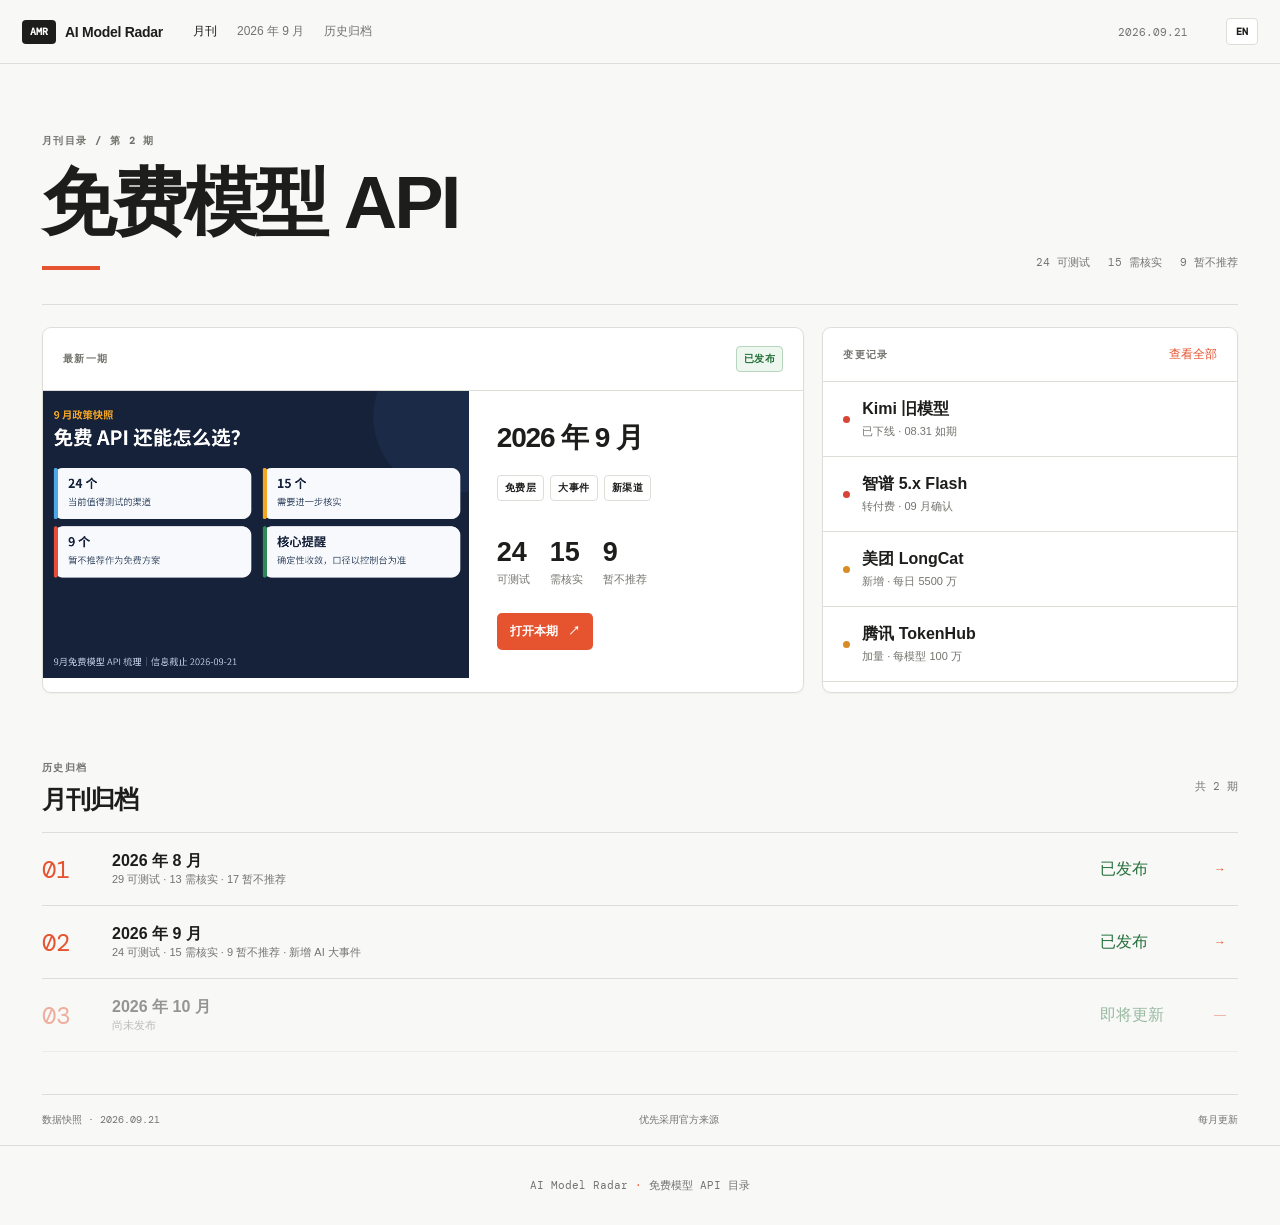
==== index.html @ aac7c0f3 "Verify official sources via headless browser: fix Doubao tiers, restore Baichuan (24/15), add source" ====
<!doctype html><html lang="zh-CN"><head><meta charset="utf-8"><meta name="viewport" content="width=device-width,initial-scale=1"><title>AI Model Radar</title><meta name="description" content="Free AI model API monthly directory"><link rel="stylesheet" href="styles.css"></head><body><header class="site-header"><a class="wordmark" href="index.html"><span class="logo">AMR</span><span>AI Model Radar</span></a><nav class="nav"><a class="active" href="index.html">月刊</a><a href="issues/2026-09.html">2026 年 9 月</a><a href="#archive">历史归档</a></nav><span class="date-chip">2026.09.21</span></header><main class="shell"><section class="masthead"><div><div class="overline">月刊目录 / 第 2 期</div><h1>免费模型 API</h1><div class="rule"></div></div><div class="masthead-meta"><span>24 可测试</span><span>15 需核实</span><span>9 暂不推荐</span></div></section><section class="dashboard-grid"><div class="panel latest-panel"><div class="panel-head"><span class="overline">最新一期</span><span class="badge badge-live">已发布</span></div><div class="latest-layout"><img src="api-svg/2026-09/01-cover.png" alt="September issue cover"><div class="issue-summary"><h2>2026 年 9 月</h2><div class="tag-row"><span class="tag">免费层</span><span class="tag">大事件</span><span class="tag">新渠道</span></div><div class="metric-list"><div><b>24</b><span>可测试</span></div><div><b>15</b><span>需核实</span></div><div><b>9</b><span>暂不推荐</span></div></div><a class="button button-primary" href="issues/2026-09.html">打开本期 <span>↗</span></a></div></div></div><aside class="panel change-panel"><div class="panel-head"><span class="overline">变更记录</span><a class="inline-link" href="issues/2026-09.html#update">查看全部</a></div><div class="change-row"><span class="signal signal-red"></span><div><b>Kimi 旧模型</b><small>已下线 · 08.31 如期</small></div></div><div class="change-row"><span class="signal signal-red"></span><div><b>智谱 5.x Flash</b><small>转付费 · 09 月确认</small></div></div><div class="change-row"><span class="signal signal-amber"></span><div><b>美团 LongCat</b><small>新增 · 每日 5500 万</small></div></div><div class="change-row"><span class="signal signal-amber"></span><div><b>腾讯 TokenHub</b><small>加量 · 每模型 100 万</small></div></div></aside></section><section id="archive" class="archive-section"><div class="section-bar"><div><span class="overline">历史归档</span><h2>月刊归档</h2></div><span class="count-label">共 2 期</span></div><div class="issue-row"><div class="issue-number">01</div><div><b>2026 年 8 月</b><small>29 可测试 · 13 需核实 · 17 暂不推荐</small></div><span class="row-status">已发布</span><a class="row-arrow" href="issues/2026-08.html">→</a></div><div class="issue-row"><div class="issue-number">02</div><div><b>2026 年 9 月</b><small>24 可测试 · 15 需核实 · 9 暂不推荐 · 新增 AI 大事件</small></div><span class="row-status">已发布</span><a class="row-arrow" href="issues/2026-09.html">→</a></div><div class="issue-row issue-disabled"><div class="issue-number">03</div><div><b>2026 年 10 月</b><small>尚未发布</small></div><span class="row-status">即将更新</span><span class="row-arrow">—</span></div></section><section class="footer-strip"><span>数据快照 · 2026.09.21</span><span>优先采用官方来源</span><span>每月更新</span></section></main><footer class="site-footer">AI Model Radar <span>·</span> 免费模型 API 目录</footer><script src="i18n.js"></script></body></html>
---- styles.css ----
@import url('https://fonts.googleapis.com/css2?family=DM+Mono:wght@400;500&family=Manrope:wght@400;600;700;800&display=swap');
:root{--ink:#15223a;--paper:#f6f8fb;--blue:#4ea8e8;--orange:#f5a623;--muted:#7890ad;--line:#dce5ef}*{box-sizing:border-box}body{margin:0;background:var(--paper);color:var(--ink);font-family:Manrope,"Noto Sans SC",sans-serif}a{text-decoration:none;color:inherit}.topbar{height:74px;padding:0 max(28px,calc((100% - 1180px)/2));display:flex;align-items:center;justify-content:space-between;background:#fff;border-bottom:1px solid var(--line);position:sticky;top:0;z-index:2}.brand{display:flex;align-items:center;gap:10px;font-weight:800;font-size:17px}.mark{display:grid;place-items:center;width:38px;height:28px;border-radius:8px;background:var(--ink);color:#fff;font:500 12px 'DM Mono'}.muted{color:var(--muted)}nav{display:flex;gap:28px;font-size:13px;color:var(--muted)}nav a.active,nav a:hover{color:var(--ink)}main{max-width:1180px;margin:auto}.hero{padding:92px 34px 76px;background:var(--ink);color:#fff;border-radius:0 0 28px 28px;position:relative;overflow:hidden}.hero:after{content:"";position:absolute;width:460px;height:460px;border-radius:50%;right:-170px;top:-240px;background:#213554}.eyebrow{font:500 12px 'DM Mono';letter-spacing:.14em;color:var(--orange);position:relative;z-index:1}.hero h1{font-size:clamp(44px,7vw,78px);line-height:1.07;letter-spacing:-.06em;margin:22px 0;position:relative;z-index:1}.hero h1 em{font-style:normal;color:var(--blue)}.hero p{max-width:600px;color:#b8c7dc;font-size:18px;line-height:1.8;position:relative;z-index:1}.hero-actions{display:flex;gap:12px;margin:30px 0 24px;position:relative;z-index:1}.button{padding:13px 20px;border-radius:9px;font-weight:700;font-size:14px}.primary{background:var(--orange);color:var(--ink)}.ghost{border:1px solid #58708f;color:#fff}.hero-note{color:#91a6c1;font:12px 'DM Mono';position:relative;z-index:1}.latest,.change,.archive,.about{padding:74px 34px 0}.section-head{display:flex;align-items:end;justify-content:space-between;margin-bottom:24px}.section-head h2{font-size:30px;margin:9px 0 0;letter-spacing:-.04em}.status{background:#e3f4eb;color:#248251;padding:7px 11px;border-radius:20px;font-size:12px}.issue-grid{display:grid;grid-template-columns:1fr 300px;gap:20px}.feature{background:#fff;border:1px solid var(--line);border-radius:18px;overflow:hidden}.feature img{width:100%;display:block}.feature-copy{padding:20px 24px 24px}.tags{display:flex;gap:8px;margin-bottom:12px}.tags span{font-size:11px;padding:5px 8px;border-radius:5px;background:#edf5fb;color:#2872a5}.feature p,.about p{color:#58708f;line-height:1.8}.text-link{font-size:13px;color:#227bb5;font-weight:700}.quick{background:var(--ink);color:#fff;border-radius:18px;padding:24px}.quick h3{margin:0 0 18px;font-size:18px}.stat{display:flex;align-items:baseline;gap:10px;padding:13px 0;border-bottom:1px solid #314462}.stat strong{font-size:34px;color:var(--blue)}.stat span{font-size:13px;color:#b8c7dc}.quick-foot{margin-top:22px;color:#9fb1c8;font-size:12px;line-height:1.8}.change{padding-top:72px}.change-grid{display:grid;grid-template-columns:repeat(3,1fr);gap:16px}.change-grid div{padding:22px;background:#fff;border:1px solid var(--line);border-radius:14px;position:relative}.change-grid b,.change-grid span,.change-grid small{display:block}.change-grid b{font-size:17px}.change-grid span{color:#d26f32;margin-top:8px}.change-grid small{color:var(--muted);font:12px 'DM Mono';margin-top:18px}.archive-card{display:grid;grid-template-columns:72px 1fr auto;align-items:center;gap:20px;background:#fff;border:1px solid var(--line);padding:20px 24px;margin:12px 0;border-radius:14px}.archive-card.future{opacity:.55}.month{font:500 30px 'DM Mono';color:var(--blue)}.archive-title{font-weight:700}.archive-card p{margin:7px 0 0;color:var(--muted);font-size:13px}.about{display:grid;grid-template-columns:1fr 1fr;gap:60px;padding-bottom:86px}.about p{margin:0}footer{padding:30px 34px;text-align:center;color:var(--muted);font:12px 'DM Mono';border-top:1px solid var(--line)}footer span{color:var(--orange)}@media(max-width:700px){.topbar{padding:0 18px}nav{gap:12px}.hero{padding:62px 22px 52px;border-radius:0 0 20px 20px}.latest,.change,.archive,.about{padding-left:20px;padding-right:20px}.issue-grid,.about{grid-template-columns:1fr}.change-grid{grid-template-columns:1fr}.section-head{align-items:start;gap:12px;flex-direction:column}.archive-card{grid-template-columns:48px 1fr}.archive-card>.text-link,.archive-card>.muted{grid-column:2}.hero h1{font-size:48px}}
:root{--issue-shadow:0 12px 28px rgba(21,34,58,.06)}
.issue-page{max-width:900px;margin:40px auto 80px;padding:0 34px}.issue-hero{background:var(--ink);color:#fff;border-radius:20px;padding:54px 48px;margin-bottom:28px}.issue-hero h1{font-size:clamp(38px,6vw,64px);line-height:1.1;letter-spacing:-.05em;margin:18px 0}.issue-hero p{color:#c1cfe0;font-size:18px;line-height:1.8;max-width:680px}.issue-meta{color:#8fa6c1;font:12px 'DM Mono';margin-top:28px}.article-section{background:#fff;border:1px solid var(--line);border-radius:18px;padding:32px 36px;margin:20px 0;box-shadow:var(--issue-shadow)}.article-section h2{font-size:28px;letter-spacing:-.04em;margin:10px 0 14px}.article-section p{color:#58708f;line-height:1.9}.update-grid,.platform-grid{display:grid;grid-template-columns:repeat(3,1fr);gap:14px;margin-top:22px}.update-card,.platform-grid>div{padding:20px;background:#f7f9fc;border:1px solid var(--line);border-radius:13px}.update-card b,.update-card strong{display:block}.update-card strong{margin-top:10px;font-size:17px}.update-card p{font-size:13px;line-height:1.7}.update-card span{font-size:12px;color:#d26f32}.update-card.hot{border-top:4px solid var(--orange)}.table-wrap{overflow-x:auto}.table-wrap table{width:100%;border-collapse:collapse;font-size:13px;color:#40516a}.table-wrap th{text-align:left;background:#eef4f9;color:var(--ink)}.table-wrap th,.table-wrap td{padding:12px;border-bottom:1px solid var(--line);vertical-align:top}.article-image{display:block;width:100%;border-radius:12px;margin-top:20px}.platform-grid{grid-template-columns:repeat(2,1fr)}.platform-grid h3{margin:0;color:var(--ink);font-size:17px}.platform-grid p{font-size:13px;line-height:1.7;margin-bottom:0}.warning{border-left:5px solid var(--orange)}.warning li{color:#40516a;line-height:2;margin:4px 0}.conclusion{background:#eef7fc;border-color:#c9e5f5}.conclusion h2{color:#1d6c99}@media(max-width:700px){.issue-page{padding:0 18px}.issue-hero{padding:34px 24px}.article-section{padding:24px 20px}.update-grid,.platform-grid{grid-template-columns:1fr}.issue-hero h1{font-size:42px}.table-wrap{margin:0 -8px}}
:root{--issue-shadow:0 12px 28px rgba(21,34,58,.06)}.directory-grid{display:grid;grid-template-columns:repeat(2,1fr);gap:12px;margin-top:22px}.platform-card{padding:18px;background:#f7f9fc;border:1px solid var(--line);border-radius:13px}.platform-card b,.platform-card span,.platform-card code,.platform-card small{display:block}.platform-card b{font-size:16px;color:var(--ink)}.platform-card span{font-size:11px;color:#227bb5;margin-top:7px}.platform-card code{font:12px 'DM Mono';line-height:1.6;color:#536a83;margin-top:11px;white-space:normal}.platform-card small{font-size:12px;color:#7890ad;margin-top:9px;line-height:1.5}@media(max-width:700px){.directory-grid{grid-template-columns:1fr}}
:root{--background:#f8f8f7;--foreground:#1d1d1b;--card:#fff;--card-foreground:#1d1d1b;--primary:#e6532f;--primary-foreground:#fff;--muted:#f0f0ee;--muted-foreground:#73736e;--border:#deded9;--ring:#e6532f;--radius:.55rem;--shadow:0 1px 2px rgba(25,25,20,.04)}body{background:var(--background);color:var(--foreground);font-family:Inter,"Noto Sans SC",Arial,sans-serif}.site-header{height:64px;padding:0 max(22px,calc((100% - 1240px)/2));display:flex;align-items:center;gap:30px;border-bottom:1px solid var(--border);background:rgba(248,248,247,.96);position:sticky;top:0;z-index:3}.wordmark{display:flex;align-items:center;gap:9px;font-size:14px;font-weight:700;letter-spacing:-.02em}.logo{display:grid;place-items:center;width:34px;height:24px;background:var(--foreground);color:#fff;border-radius:4px;font:600 10px 'DM Mono'}.nav{display:flex;gap:20px;font-size:12px;color:var(--muted-foreground)}.nav a.active,.nav a:hover{color:var(--foreground)}.date-chip{margin-left:auto;font:11px 'DM Mono';color:var(--muted-foreground)}.shell{max-width:1240px;margin:auto;padding:0 22px}.masthead{display:flex;justify-content:space-between;align-items:end;padding:70px 0 34px;border-bottom:1px solid var(--border)}.overline{font:600 10px 'DM Mono';letter-spacing:.14em;color:var(--muted-foreground)}h1,h2,h3{letter-spacing:-.04em}h1{font-size:clamp(42px,6vw,74px);line-height:1;margin:18px 0 0;font-weight:750}.rule{width:58px;border-top:4px solid var(--primary);margin-top:26px}.masthead-meta{display:flex;gap:18px;font:11px 'DM Mono';color:var(--muted-foreground)}.dashboard-grid{display:grid;grid-template-columns:1.65fr .9fr;gap:18px;padding:22px 0}.panel{background:var(--card);border:1px solid var(--border);border-radius:var(--radius);box-shadow:var(--shadow)}.panel-head,.section-bar{display:flex;justify-content:space-between;align-items:center;padding:18px 20px;border-bottom:1px solid var(--border)}.latest-layout{display:grid;grid-template-columns:1.12fr .88fr}.latest-layout img{width:100%;height:100%;object-fit:cover;display:block}.issue-summary{padding:28px}.issue-summary h2{font-size:28px;margin:0 0 18px}.tag-row{display:flex;gap:6px;flex-wrap:wrap}.tag,.badge{font:600 10px 'DM Mono';letter-spacing:.05em;padding:5px 7px;border:1px solid var(--border);border-radius:4px}.badge-live{border-color:#b8d5be;color:#26713b;background:#edf7ef}.metric-list{display:flex;gap:20px;margin:36px 0 26px}.metric-list div{display:grid;gap:4px}.metric-list b{font-size:27px}.metric-list span,.change-row small,.issue-row small{font-size:11px;color:var(--muted-foreground)}.button{display:inline-flex;align-items:center;gap:10px;padding:10px 13px;border-radius:5px;font-size:12px;font-weight:700}.button-primary{background:var(--primary);color:#fff}.change-panel{padding-bottom:10px}.change-row{display:flex;align-items:center;gap:12px;padding:17px 20px;border-bottom:1px solid var(--border)}.change-row b,.change-row small{display:block}.change-row small{margin-top:4px}.signal{width:7px;height:7px;border-radius:50%;flex:0 0 auto}.signal-red{background:#d64535}.signal-amber{background:#d98b25}.signal-gray{background:#999}.inline-link,.row-arrow{color:var(--primary);font-size:12px}.archive-section{padding:42px 0}.section-bar{padding:0 0 16px;border-bottom:1px solid var(--border);background:transparent}.section-bar h2{margin:8px 0 0;font-size:25px}.count-label{font:11px 'DM Mono';color:var(--muted-foreground)}.issue-row{display:grid;grid-template-columns:56px 1fr 100px 24px;align-items:center;gap:14px;padding:18px 0;border-bottom:1px solid var(--border)}.issue-number{font:24px 'DM Mono';color:var(--primary)}.issue-row b,.issue-row small{display:block}.row-status{font:11px;color:#26713b}.issue-disabled{opacity:.45}.footer-strip{display:flex;justify-content:space-between;padding:18px 0;border-top:1px solid var(--border);font:10px 'DM Mono';color:var(--muted-foreground)}.site-footer{text-align:center;padding:32px;color:var(--muted-foreground);font:11px 'DM Mono';border-top:1px solid var(--border)}.site-footer span{color:var(--primary)}.issue-shell{max-width:1180px}.issue-titlebar{display:flex;justify-content:space-between;align-items:end;padding:62px 0 28px;border-bottom:1px solid var(--border)}.issue-titlebar h1{font-size:clamp(40px,5vw,64px)}.title-stats{display:flex;gap:18px;font:11px 'DM Mono';color:var(--muted-foreground)}.title-stats b{color:var(--foreground);font-size:17px;margin-right:4px}.issue-nav{display:flex;gap:4px;padding:12px 0;border-bottom:1px solid var(--border)}.issue-nav a{padding:8px 10px;border-radius:4px;font-size:12px;color:var(--muted-foreground)}.issue-nav a.selected,.issue-nav a:hover{background:var(--foreground);color:#fff}.section-block{padding:38px 0;border-bottom:1px solid var(--border)}.section-block h2{font-size:27px;margin:9px 0 20px}.update-table,.directory-table{border-top:1px solid var(--border)}.update-line,.directory-line,.directory-head{display:grid;grid-template-columns:10px 1.1fr 1.25fr 1.2fr 1.3fr;gap:14px;align-items:center;padding:15px 0;border-bottom:1px solid var(--border);font-size:12px}.update-line small{grid-column:2/6;color:var(--muted-foreground);font-size:11px}.update-line code,.directory-line code{font:11px 'DM Mono';color:#8d4a33;white-space:normal}.update-line>span:last-of-type,.directory-line small{color:var(--muted-foreground)}.directory-head{font:600 10px 'DM Mono';color:var(--muted-foreground);grid-template-columns:1.1fr 1.25fr 1.2fr 1.3fr;padding:10px 0}.directory-line{grid-template-columns:1.1fr 1.25fr 1.2fr 1.3fr}.directory-line b{font-size:13px}.visual-grid{display:grid;grid-template-columns:1fr 1fr;gap:16px}.visual-grid img{width:100%;display:block;border:1px solid var(--border);border-radius:var(--radius)}.risk-grid{display:grid;grid-template-columns:1fr 1fr;gap:18px}.risk-grid>div{border-top:3px solid var(--border);padding-top:14px}.risk-grid p{font-size:13px;line-height:1.8}.risk-label{font:600 10px 'DM Mono';letter-spacing:.08em}.risk-yellow{color:#a96617}.risk-red{color:#b83b2d}.safety-grid{display:grid;grid-template-columns:repeat(4,1fr);gap:12px}.safety-grid span{padding:15px 0;border-top:2px solid var(--foreground);font-size:12px;line-height:1.5}.issue-shell .article-image{max-width:100%;border:1px solid var(--border);border-radius:var(--radius)}
@media(max-width:760px){.site-header{padding:0 16px;gap:14px}.nav{gap:10px}.date-chip{display:none}.masthead,.issue-titlebar{display:block;padding-top:48px}.masthead-meta,.title-stats{margin-top:24px;gap:12px}.dashboard-grid,.latest-layout,.visual-grid,.risk-grid{grid-template-columns:1fr}.change-panel{margin-top:0}.footer-strip{display:grid;gap:8px}.directory-head{display:none}.directory-line{display:grid;grid-template-columns:1fr 1fr;gap:7px}.directory-line code,.directory-line small{grid-column:1/3}.update-line{grid-template-columns:10px 1fr 1fr}.update-line code{grid-column:2/4}.update-line>span:last-of-type{grid-column:2/4}.update-line small{grid-column:2/4}.safety-grid{grid-template-columns:1fr 1fr}.issue-nav{overflow:auto;white-space:nowrap}}
:root{--issue-shadow:0 12px 28px rgba(21,34,58,.06)}.featured-grid{display:grid;grid-template-columns:repeat(2,1fr);gap:0;border-top:1px solid var(--border)}.featured-grid div{padding:15px 0;border-bottom:1px solid var(--border);display:grid;gap:5px}.featured-grid div:nth-child(odd){margin-right:18px}.featured-grid div:nth-child(even){padding-left:18px;border-left:1px solid var(--border)}.featured-grid b{font-size:13px}.featured-grid span{font-size:11px;color:var(--muted-foreground)}.special-row{margin-top:16px;padding:12px;background:var(--muted);font-size:11px;color:var(--muted-foreground)}.special-row b{color:var(--foreground)}@media(max-width:760px){.featured-grid{grid-template-columns:1fr}.featured-grid div:nth-child(odd){margin-right:0}.featured-grid div:nth-child(even){padding-left:0;border-left:0}}
:root{--issue-shadow:0 12px 28px rgba(21,34,58,.06)}.lang-toggle{margin-left:8px;border:1px solid var(--border);background:var(--card);color:var(--foreground);border-radius:4px;padding:6px 9px;font:600 10px 'DM Mono';cursor:pointer}.lang-toggle:hover{border-color:var(--primary);color:var(--primary)}

/* ===== v2 issue layout: grouped cards + labeled fields + timeline ===== */
.issue-shell{max-width:1080px}
.amr-hero{padding:54px 0 30px;border-bottom:1px solid var(--border)}
.amr-hero h1{font-size:clamp(34px,4.6vw,52px);margin:14px 0 8px}
.amr-hero-lead{font-size:14.5px;line-height:1.75;color:var(--muted-foreground);max-width:780px;margin:0 0 24px}
.amr-stats{display:grid;grid-template-columns:repeat(4,1fr);gap:12px}
.amr-stat{background:var(--card);border:1px solid var(--border);border-radius:10px;padding:15px 18px;display:grid;gap:3px}
.amr-stat b{font-size:29px;letter-spacing:-.03em}
.amr-stat span{font-size:11.5px;color:var(--muted-foreground)}
.amr-stat.ok b{color:#26713b}.amr-stat.warn b{color:#a96617}.amr-stat.bad b{color:#b83b2d}
.amr-jump{display:flex;gap:8px;flex-wrap:wrap;padding:20px 0 0}
.amr-jump a{font-size:12px;font-weight:600;padding:8px 14px;border:1px solid var(--border);border-radius:99px;color:var(--muted-foreground)}
.amr-jump a:hover{border-color:var(--foreground);color:var(--foreground)}
.amr-section{padding:46px 0 6px}
.amr-sec-head{display:flex;align-items:baseline;gap:14px;margin-bottom:6px}
.amr-sec-head h2{font-size:24px;margin:0}
.amr-sec-head .count-label{margin-left:auto}
.amr-sec-sub{font-size:13px;color:var(--muted-foreground);margin:0 0 16px;line-height:1.7}
.amr-group{margin:28px 0 12px;display:flex;align-items:center;gap:10px}
.amr-group i{width:10px;height:10px;border-radius:3px;flex:0 0 auto}
.amr-group b{font-size:15px}
.amr-group span{font:11px 'DM Mono';color:var(--muted-foreground)}
.g-free i{background:#26713b}.g-roll i{background:#227bb5}.g-credit i{background:#d98b25}.g-agg i{background:#7a5af8}
.amr-cards{display:grid;grid-template-columns:repeat(2,1fr);gap:12px}
.amr-card{background:var(--card);border:1px solid var(--border);border-radius:10px;padding:16px 18px 13px;display:flex;flex-direction:column;gap:9px}
.amr-card-top{display:flex;align-items:center;gap:9px}
.amr-dot{width:8px;height:8px;border-radius:50%;flex:0 0 auto}
.dot-green{background:#26713b}.dot-blue{background:#227bb5}.dot-amber{background:#d98b25}.dot-violet{background:#7a5af8}.dot-red{background:#d64535}.dot-gray{background:#999}
.amr-card-top b{font-size:15px;letter-spacing:-.02em}
.amr-way{margin-left:auto;font:600 10px 'DM Mono';letter-spacing:.04em;color:var(--muted-foreground);border:1px solid var(--border);border-radius:4px;padding:4px 7px;white-space:nowrap}
.amr-free{font-size:13.5px;line-height:1.6;color:var(--foreground)}
.amr-chips{display:flex;flex-wrap:wrap;gap:5px}
.amr-chips code{font:11px 'DM Mono';background:var(--muted);border-radius:4px;padding:4px 7px;color:#5d4a3f;white-space:nowrap}
.amr-meta{display:flex;flex-wrap:wrap;gap:5px 16px;border-top:1px dashed var(--border);padding-top:9px;margin-top:auto}
.amr-meta span{font-size:11.5px;color:var(--muted-foreground)}
.amr-meta b{font-weight:600;color:var(--foreground)}
.tl{display:grid;grid-template-columns:repeat(2,1fr);gap:12px 26px}
.tl-item{display:grid;grid-template-columns:46px 13px 1fr;gap:9px;align-items:start}
.tl-date{font:600 11px 'DM Mono';color:var(--muted-foreground);padding-top:4px;text-align:right}
.tl-rail{display:grid;justify-items:center}
.tl-rail i{width:9px;height:9px;border-radius:50%;margin-top:4px}
.tl-body b{font-size:13.5px;display:block;line-height:1.5}
.tl-body b code{font:11px 'DM Mono';color:#8d4a33;background:none;padding:0}
.tl-body span{font-size:12.5px;color:var(--muted-foreground);display:block;margin-top:2px;line-height:1.6}
.amr-risk{display:grid;grid-template-columns:1fr 1fr;gap:14px}
.amr-risk-card{border:1px solid var(--border);border-top:3px solid;border-radius:10px;background:var(--card);padding:18px}
.amr-risk-card.warn{border-top-color:#d98b25}.amr-risk-card.bad{border-top-color:#d64535}
.amr-risk-card h3{margin:0 0 4px;font-size:14px}
.amr-risk-card p{font-size:12px;color:var(--muted-foreground);margin:0 0 12px;line-height:1.6}
.amr-tags{display:flex;flex-wrap:wrap;gap:6px}
.amr-tags span{font-size:11.5px;border:1px solid var(--border);border-radius:99px;padding:4px 10px}
.amr-safety{display:grid;grid-template-columns:repeat(4,1fr);gap:12px}
.amr-safety div{border-top:2px solid var(--foreground);padding-top:12px;font-size:12.5px;line-height:1.6}
.amr-safety b{display:block;font:600 10px 'DM Mono';color:var(--muted-foreground);letter-spacing:.1em;margin-bottom:5px}
.amr-visual{display:grid;grid-template-columns:1fr 1fr;gap:14px}
.amr-visual img{width:100%;display:block;border:1px solid var(--border);border-radius:10px}
@media(max-width:820px){.amr-cards,.tl,.amr-risk,.amr-visual{grid-template-columns:1fr}.amr-stats{grid-template-columns:1fr 1fr}.amr-safety{grid-template-columns:1fr 1fr}.amr-way{display:none}.amr-section{padding-top:34px}}
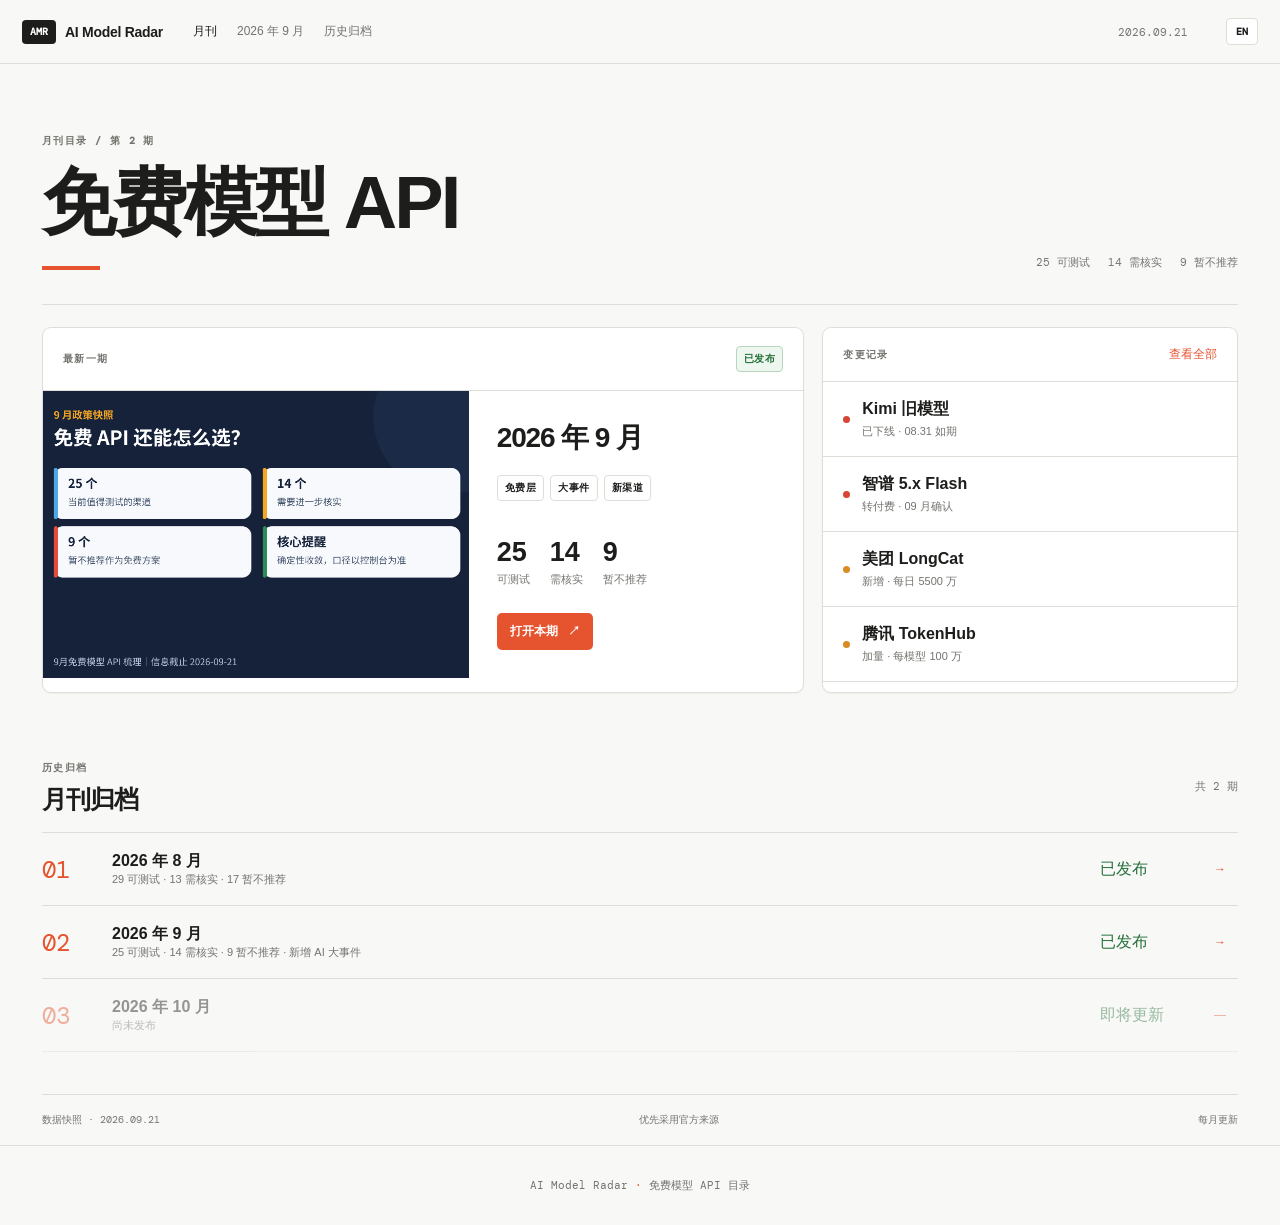
==== commit 500bd468: "Restore Kimi to verified list (reader confirmed ¥15 credit on login page): 25/14/9" ====
--- a/index.html
+++ b/index.html
@@ -1 +1 @@
-<!doctype html><html lang="zh-CN"><head><meta charset="utf-8"><meta name="viewport" content="width=device-width,initial-scale=1"><title>AI Model Radar</title><meta name="description" content="Free AI model API monthly directory"><link rel="stylesheet" href="styles.css"></head><body><header class="site-header"><a class="wordmark" href="index.html"><span class="logo">AMR</span><span>AI Model Radar</span></a><nav class="nav"><a class="active" href="index.html">月刊</a><a href="issues/2026-09.html">2026 年 9 月</a><a href="#archive">历史归档</a></nav><span class="date-chip">2026.09.21</span></header><main class="shell"><section class="masthead"><div><div class="overline">月刊目录 / 第 2 期</div><h1>免费模型 API</h1><div class="rule"></div></div><div class="masthead-meta"><span>24 可测试</span><span>15 需核实</span><span>9 暂不推荐</span></div></section><section class="dashboard-grid"><div class="panel latest-panel"><div class="panel-head"><span class="overline">最新一期</span><span class="badge badge-live">已发布</span></div><div class="latest-layout"><img src="api-svg/2026-09/01-cover.png" alt="September issue cover"><div class="issue-summary"><h2>2026 年 9 月</h2><div class="tag-row"><span class="tag">免费层</span><span class="tag">大事件</span><span class="tag">新渠道</span></div><div class="metric-list"><div><b>24</b><span>可测试</span></div><div><b>15</b><span>需核实</span></div><div><b>9</b><span>暂不推荐</span></div></div><a class="button button-primary" href="issues/2026-09.html">打开本期 <span>↗</span></a></div></div></div><aside class="panel change-panel"><div class="panel-head"><span class="overline">变更记录</span><a class="inline-link" href="issues/2026-09.html#update">查看全部</a></div><div class="change-row"><span class="signal signal-red"></span><div><b>Kimi 旧模型</b><small>已下线 · 08.31 如期</small></div></div><div class="change-row"><span class="signal signal-red"></span><div><b>智谱 5.x Flash</b><small>转付费 · 09 月确认</small></div></div><div class="change-row"><span class="signal signal-amber"></span><div><b>美团 LongCat</b><small>新增 · 每日 5500 万</small></div></div><div class="change-row"><span class="signal signal-amber"></span><div><b>腾讯 TokenHub</b><small>加量 · 每模型 100 万</small></div></div></aside></section><section id="archive" class="archive-section"><div class="section-bar"><div><span class="overline">历史归档</span><h2>月刊归档</h2></div><span class="count-label">共 2 期</span></div><div class="issue-row"><div class="issue-number">01</div><div><b>2026 年 8 月</b><small>29 可测试 · 13 需核实 · 17 暂不推荐</small></div><span class="row-status">已发布</span><a class="row-arrow" href="issues/2026-08.html">→</a></div><div class="issue-row"><div class="issue-number">02</div><div><b>2026 年 9 月</b><small>24 可测试 · 15 需核实 · 9 暂不推荐 · 新增 AI 大事件</small></div><span class="row-status">已发布</span><a class="row-arrow" href="issues/2026-09.html">→</a></div><div class="issue-row issue-disabled"><div class="issue-number">03</div><div><b>2026 年 10 月</b><small>尚未发布</small></div><span class="row-status">即将更新</span><span class="row-arrow">—</span></div></section><section class="footer-strip"><span>数据快照 · 2026.09.21</span><span>优先采用官方来源</span><span>每月更新</span></section></main><footer class="site-footer">AI Model Radar <span>·</span> 免费模型 API 目录</footer><script src="i18n.js"></script></body></html>
+<!doctype html><html lang="zh-CN"><head><meta charset="utf-8"><meta name="viewport" content="width=device-width,initial-scale=1"><title>AI Model Radar</title><meta name="description" content="Free AI model API monthly directory"><link rel="stylesheet" href="styles.css"></head><body><header class="site-header"><a class="wordmark" href="index.html"><span class="logo">AMR</span><span>AI Model Radar</span></a><nav class="nav"><a class="active" href="index.html">月刊</a><a href="issues/2026-09.html">2026 年 9 月</a><a href="#archive">历史归档</a></nav><span class="date-chip">2026.09.21</span></header><main class="shell"><section class="masthead"><div><div class="overline">月刊目录 / 第 2 期</div><h1>免费模型 API</h1><div class="rule"></div></div><div class="masthead-meta"><span>25 可测试</span><span>14 需核实</span><span>9 暂不推荐</span></div></section><section class="dashboard-grid"><div class="panel latest-panel"><div class="panel-head"><span class="overline">最新一期</span><span class="badge badge-live">已发布</span></div><div class="latest-layout"><img src="api-svg/2026-09/01-cover.png" alt="September issue cover"><div class="issue-summary"><h2>2026 年 9 月</h2><div class="tag-row"><span class="tag">免费层</span><span class="tag">大事件</span><span class="tag">新渠道</span></div><div class="metric-list"><div><b>25</b><span>可测试</span></div><div><b>14</b><span>需核实</span></div><div><b>9</b><span>暂不推荐</span></div></div><a class="button button-primary" href="issues/2026-09.html">打开本期 <span>↗</span></a></div></div></div><aside class="panel change-panel"><div class="panel-head"><span class="overline">变更记录</span><a class="inline-link" href="issues/2026-09.html#update">查看全部</a></div><div class="change-row"><span class="signal signal-red"></span><div><b>Kimi 旧模型</b><small>已下线 · 08.31 如期</small></div></div><div class="change-row"><span class="signal signal-red"></span><div><b>智谱 5.x Flash</b><small>转付费 · 09 月确认</small></div></div><div class="change-row"><span class="signal signal-amber"></span><div><b>美团 LongCat</b><small>新增 · 每日 5500 万</small></div></div><div class="change-row"><span class="signal signal-amber"></span><div><b>腾讯 TokenHub</b><small>加量 · 每模型 100 万</small></div></div></aside></section><section id="archive" class="archive-section"><div class="section-bar"><div><span class="overline">历史归档</span><h2>月刊归档</h2></div><span class="count-label">共 2 期</span></div><div class="issue-row"><div class="issue-number">01</div><div><b>2026 年 8 月</b><small>29 可测试 · 13 需核实 · 17 暂不推荐</small></div><span class="row-status">已发布</span><a class="row-arrow" href="issues/2026-08.html">→</a></div><div class="issue-row"><div class="issue-number">02</div><div><b>2026 年 9 月</b><small>25 可测试 · 14 需核实 · 9 暂不推荐 · 新增 AI 大事件</small></div><span class="row-status">已发布</span><a class="row-arrow" href="issues/2026-09.html">→</a></div><div class="issue-row issue-disabled"><div class="issue-number">03</div><div><b>2026 年 10 月</b><small>尚未发布</small></div><span class="row-status">即将更新</span><span class="row-arrow">—</span></div></section><section class="footer-strip"><span>数据快照 · 2026.09.21</span><span>优先采用官方来源</span><span>每月更新</span></section></main><footer class="site-footer">AI Model Radar <span>·</span> 免费模型 API 目录</footer><script src="i18n.js"></script></body></html>
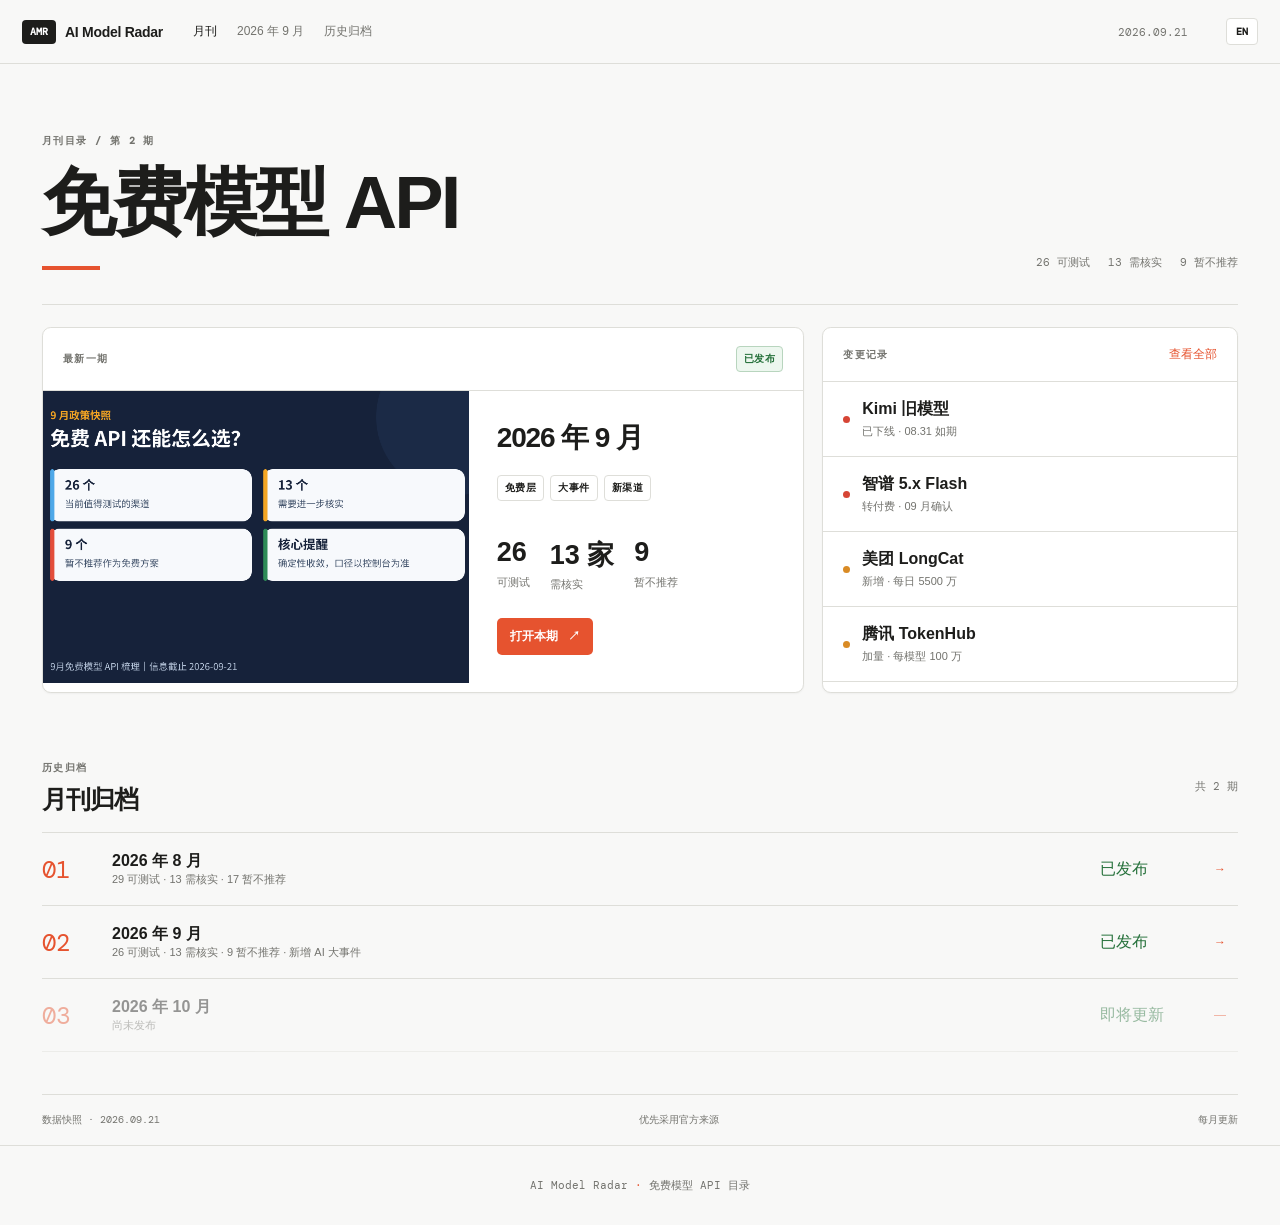
==== commit cb30b8b2: "Proxy verification round: Mistral official ($10/mo), Jina official, Anthropic credits confirmed, Gem" ====
--- a/index.html
+++ b/index.html
@@ -1 +1 @@
-<!doctype html><html lang="zh-CN"><head><meta charset="utf-8"><meta name="viewport" content="width=device-width,initial-scale=1"><title>AI Model Radar</title><meta name="description" content="Free AI model API monthly directory"><link rel="stylesheet" href="styles.css"></head><body><header class="site-header"><a class="wordmark" href="index.html"><span class="logo">AMR</span><span>AI Model Radar</span></a><nav class="nav"><a class="active" href="index.html">月刊</a><a href="issues/2026-09.html">2026 年 9 月</a><a href="#archive">历史归档</a></nav><span class="date-chip">2026.09.21</span></header><main class="shell"><section class="masthead"><div><div class="overline">月刊目录 / 第 2 期</div><h1>免费模型 API</h1><div class="rule"></div></div><div class="masthead-meta"><span>25 可测试</span><span>14 需核实</span><span>9 暂不推荐</span></div></section><section class="dashboard-grid"><div class="panel latest-panel"><div class="panel-head"><span class="overline">最新一期</span><span class="badge badge-live">已发布</span></div><div class="latest-layout"><img src="api-svg/2026-09/01-cover.png" alt="September issue cover"><div class="issue-summary"><h2>2026 年 9 月</h2><div class="tag-row"><span class="tag">免费层</span><span class="tag">大事件</span><span class="tag">新渠道</span></div><div class="metric-list"><div><b>25</b><span>可测试</span></div><div><b>14</b><span>需核实</span></div><div><b>9</b><span>暂不推荐</span></div></div><a class="button button-primary" href="issues/2026-09.html">打开本期 <span>↗</span></a></div></div></div><aside class="panel change-panel"><div class="panel-head"><span class="overline">变更记录</span><a class="inline-link" href="issues/2026-09.html#update">查看全部</a></div><div class="change-row"><span class="signal signal-red"></span><div><b>Kimi 旧模型</b><small>已下线 · 08.31 如期</small></div></div><div class="change-row"><span class="signal signal-red"></span><div><b>智谱 5.x Flash</b><small>转付费 · 09 月确认</small></div></div><div class="change-row"><span class="signal signal-amber"></span><div><b>美团 LongCat</b><small>新增 · 每日 5500 万</small></div></div><div class="change-row"><span class="signal signal-amber"></span><div><b>腾讯 TokenHub</b><small>加量 · 每模型 100 万</small></div></div></aside></section><section id="archive" class="archive-section"><div class="section-bar"><div><span class="overline">历史归档</span><h2>月刊归档</h2></div><span class="count-label">共 2 期</span></div><div class="issue-row"><div class="issue-number">01</div><div><b>2026 年 8 月</b><small>29 可测试 · 13 需核实 · 17 暂不推荐</small></div><span class="row-status">已发布</span><a class="row-arrow" href="issues/2026-08.html">→</a></div><div class="issue-row"><div class="issue-number">02</div><div><b>2026 年 9 月</b><small>25 可测试 · 14 需核实 · 9 暂不推荐 · 新增 AI 大事件</small></div><span class="row-status">已发布</span><a class="row-arrow" href="issues/2026-09.html">→</a></div><div class="issue-row issue-disabled"><div class="issue-number">03</div><div><b>2026 年 10 月</b><small>尚未发布</small></div><span class="row-status">即将更新</span><span class="row-arrow">—</span></div></section><section class="footer-strip"><span>数据快照 · 2026.09.21</span><span>优先采用官方来源</span><span>每月更新</span></section></main><footer class="site-footer">AI Model Radar <span>·</span> 免费模型 API 目录</footer><script src="i18n.js"></script></body></html>
+<!doctype html><html lang="zh-CN"><head><meta charset="utf-8"><meta name="viewport" content="width=device-width,initial-scale=1"><title>AI Model Radar</title><meta name="description" content="Free AI model API monthly directory"><link rel="stylesheet" href="styles.css"></head><body><header class="site-header"><a class="wordmark" href="index.html"><span class="logo">AMR</span><span>AI Model Radar</span></a><nav class="nav"><a class="active" href="index.html">月刊</a><a href="issues/2026-09.html">2026 年 9 月</a><a href="#archive">历史归档</a></nav><span class="date-chip">2026.09.21</span></header><main class="shell"><section class="masthead"><div><div class="overline">月刊目录 / 第 2 期</div><h1>免费模型 API</h1><div class="rule"></div></div><div class="masthead-meta"><span>26 可测试</span><span>13 需核实</span><span>9 暂不推荐</span></div></section><section class="dashboard-grid"><div class="panel latest-panel"><div class="panel-head"><span class="overline">最新一期</span><span class="badge badge-live">已发布</span></div><div class="latest-layout"><img src="api-svg/2026-09/01-cover.png" alt="September issue cover"><div class="issue-summary"><h2>2026 年 9 月</h2><div class="tag-row"><span class="tag">免费层</span><span class="tag">大事件</span><span class="tag">新渠道</span></div><div class="metric-list"><div><b>26</b><span>可测试</span></div><div><b>13</b><span>需核实</span></div><div><b>9</b><span>暂不推荐</span></div></div><a class="button button-primary" href="issues/2026-09.html">打开本期 <span>↗</span></a></div></div></div><aside class="panel change-panel"><div class="panel-head"><span class="overline">变更记录</span><a class="inline-link" href="issues/2026-09.html#update">查看全部</a></div><div class="change-row"><span class="signal signal-red"></span><div><b>Kimi 旧模型</b><small>已下线 · 08.31 如期</small></div></div><div class="change-row"><span class="signal signal-red"></span><div><b>智谱 5.x Flash</b><small>转付费 · 09 月确认</small></div></div><div class="change-row"><span class="signal signal-amber"></span><div><b>美团 LongCat</b><small>新增 · 每日 5500 万</small></div></div><div class="change-row"><span class="signal signal-amber"></span><div><b>腾讯 TokenHub</b><small>加量 · 每模型 100 万</small></div></div></aside></section><section id="archive" class="archive-section"><div class="section-bar"><div><span class="overline">历史归档</span><h2>月刊归档</h2></div><span class="count-label">共 2 期</span></div><div class="issue-row"><div class="issue-number">01</div><div><b>2026 年 8 月</b><small>29 可测试 · 13 需核实 · 17 暂不推荐</small></div><span class="row-status">已发布</span><a class="row-arrow" href="issues/2026-08.html">→</a></div><div class="issue-row"><div class="issue-number">02</div><div><b>2026 年 9 月</b><small>26 可测试 · 13 需核实 · 9 暂不推荐 · 新增 AI 大事件</small></div><span class="row-status">已发布</span><a class="row-arrow" href="issues/2026-09.html">→</a></div><div class="issue-row issue-disabled"><div class="issue-number">03</div><div><b>2026 年 10 月</b><small>尚未发布</small></div><span class="row-status">即将更新</span><span class="row-arrow">—</span></div></section><section class="footer-strip"><span>数据快照 · 2026.09.21</span><span>优先采用官方来源</span><span>每月更新</span></section></main><footer class="site-footer">AI Model Radar <span>·</span> 免费模型 API 目录</footer><script src="i18n.js"></script></body></html>
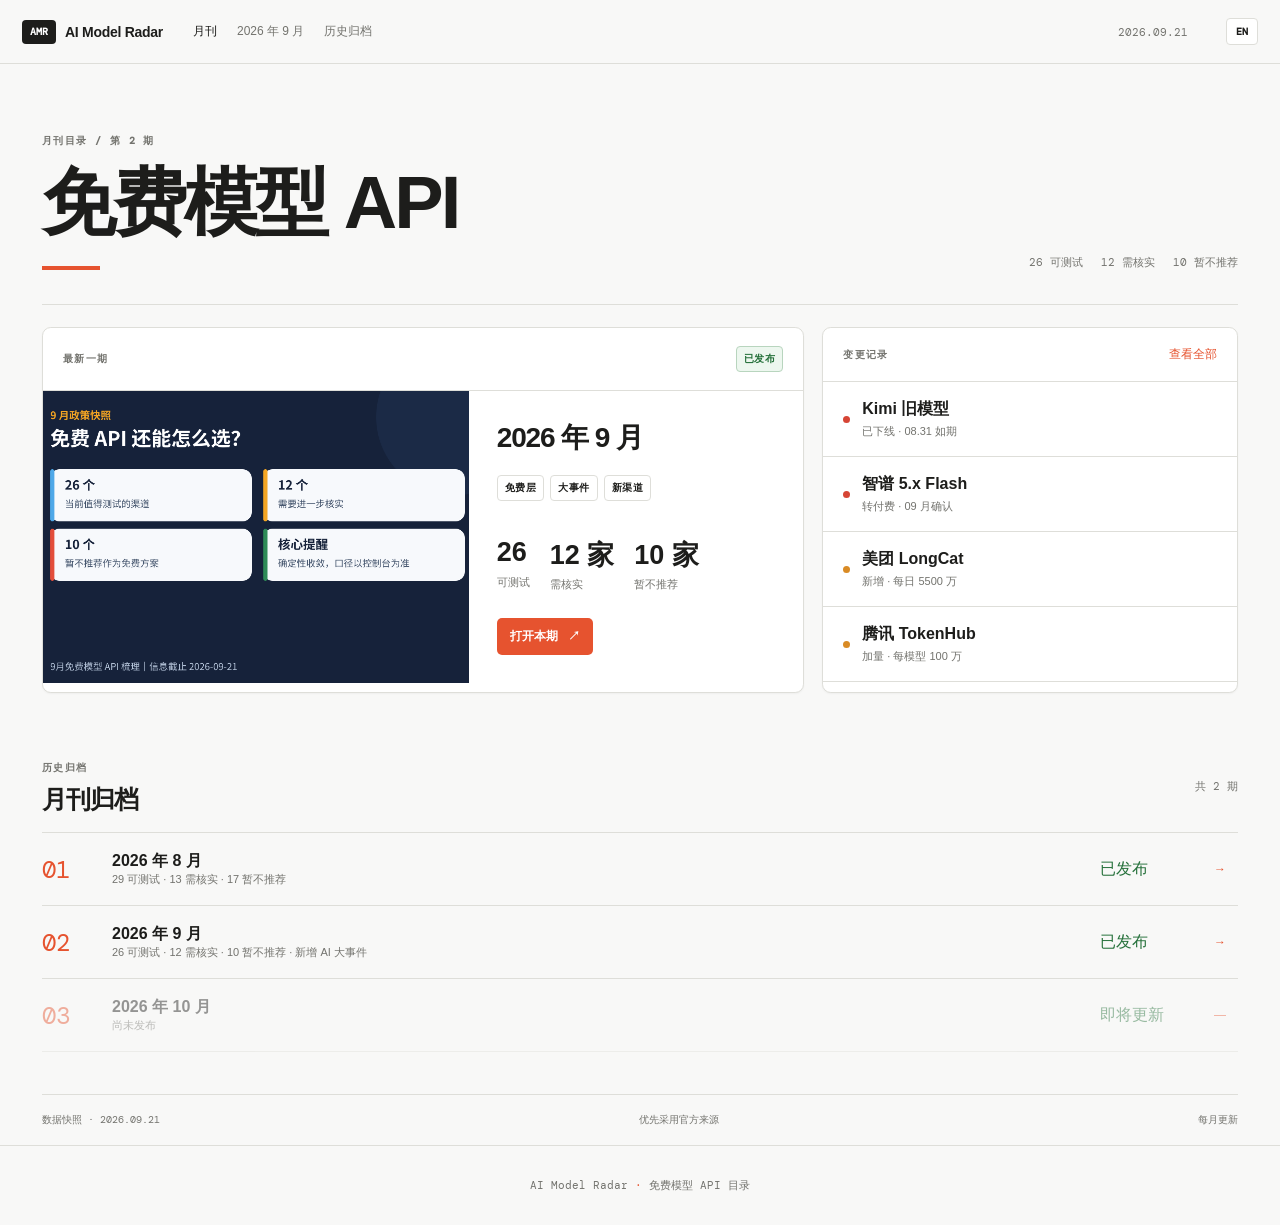
==== commit 59f9e7cc: "Drop unverified DeepSeek signup-credit claim; restore to red list per official pricing: 26/12/10" ====
--- a/index.html
+++ b/index.html
@@ -1 +1 @@
-<!doctype html><html lang="zh-CN"><head><meta charset="utf-8"><meta name="viewport" content="width=device-width,initial-scale=1"><title>AI Model Radar</title><meta name="description" content="Free AI model API monthly directory"><link rel="stylesheet" href="styles.css"></head><body><header class="site-header"><a class="wordmark" href="index.html"><span class="logo">AMR</span><span>AI Model Radar</span></a><nav class="nav"><a class="active" href="index.html">月刊</a><a href="issues/2026-09.html">2026 年 9 月</a><a href="#archive">历史归档</a></nav><span class="date-chip">2026.09.21</span></header><main class="shell"><section class="masthead"><div><div class="overline">月刊目录 / 第 2 期</div><h1>免费模型 API</h1><div class="rule"></div></div><div class="masthead-meta"><span>26 可测试</span><span>13 需核实</span><span>9 暂不推荐</span></div></section><section class="dashboard-grid"><div class="panel latest-panel"><div class="panel-head"><span class="overline">最新一期</span><span class="badge badge-live">已发布</span></div><div class="latest-layout"><img src="api-svg/2026-09/01-cover.png" alt="September issue cover"><div class="issue-summary"><h2>2026 年 9 月</h2><div class="tag-row"><span class="tag">免费层</span><span class="tag">大事件</span><span class="tag">新渠道</span></div><div class="metric-list"><div><b>26</b><span>可测试</span></div><div><b>13</b><span>需核实</span></div><div><b>9</b><span>暂不推荐</span></div></div><a class="button button-primary" href="issues/2026-09.html">打开本期 <span>↗</span></a></div></div></div><aside class="panel change-panel"><div class="panel-head"><span class="overline">变更记录</span><a class="inline-link" href="issues/2026-09.html#update">查看全部</a></div><div class="change-row"><span class="signal signal-red"></span><div><b>Kimi 旧模型</b><small>已下线 · 08.31 如期</small></div></div><div class="change-row"><span class="signal signal-red"></span><div><b>智谱 5.x Flash</b><small>转付费 · 09 月确认</small></div></div><div class="change-row"><span class="signal signal-amber"></span><div><b>美团 LongCat</b><small>新增 · 每日 5500 万</small></div></div><div class="change-row"><span class="signal signal-amber"></span><div><b>腾讯 TokenHub</b><small>加量 · 每模型 100 万</small></div></div></aside></section><section id="archive" class="archive-section"><div class="section-bar"><div><span class="overline">历史归档</span><h2>月刊归档</h2></div><span class="count-label">共 2 期</span></div><div class="issue-row"><div class="issue-number">01</div><div><b>2026 年 8 月</b><small>29 可测试 · 13 需核实 · 17 暂不推荐</small></div><span class="row-status">已发布</span><a class="row-arrow" href="issues/2026-08.html">→</a></div><div class="issue-row"><div class="issue-number">02</div><div><b>2026 年 9 月</b><small>26 可测试 · 13 需核实 · 9 暂不推荐 · 新增 AI 大事件</small></div><span class="row-status">已发布</span><a class="row-arrow" href="issues/2026-09.html">→</a></div><div class="issue-row issue-disabled"><div class="issue-number">03</div><div><b>2026 年 10 月</b><small>尚未发布</small></div><span class="row-status">即将更新</span><span class="row-arrow">—</span></div></section><section class="footer-strip"><span>数据快照 · 2026.09.21</span><span>优先采用官方来源</span><span>每月更新</span></section></main><footer class="site-footer">AI Model Radar <span>·</span> 免费模型 API 目录</footer><script src="i18n.js"></script></body></html>
+<!doctype html><html lang="zh-CN"><head><meta charset="utf-8"><meta name="viewport" content="width=device-width,initial-scale=1"><title>AI Model Radar</title><meta name="description" content="Free AI model API monthly directory"><link rel="stylesheet" href="styles.css"></head><body><header class="site-header"><a class="wordmark" href="index.html"><span class="logo">AMR</span><span>AI Model Radar</span></a><nav class="nav"><a class="active" href="index.html">月刊</a><a href="issues/2026-09.html">2026 年 9 月</a><a href="#archive">历史归档</a></nav><span class="date-chip">2026.09.21</span></header><main class="shell"><section class="masthead"><div><div class="overline">月刊目录 / 第 2 期</div><h1>免费模型 API</h1><div class="rule"></div></div><div class="masthead-meta"><span>26 可测试</span><span>12 需核实</span><span>10 暂不推荐</span></div></section><section class="dashboard-grid"><div class="panel latest-panel"><div class="panel-head"><span class="overline">最新一期</span><span class="badge badge-live">已发布</span></div><div class="latest-layout"><img src="api-svg/2026-09/01-cover.png" alt="September issue cover"><div class="issue-summary"><h2>2026 年 9 月</h2><div class="tag-row"><span class="tag">免费层</span><span class="tag">大事件</span><span class="tag">新渠道</span></div><div class="metric-list"><div><b>26</b><span>可测试</span></div><div><b>12</b><span>需核实</span></div><div><b>10</b><span>暂不推荐</span></div></div><a class="button button-primary" href="issues/2026-09.html">打开本期 <span>↗</span></a></div></div></div><aside class="panel change-panel"><div class="panel-head"><span class="overline">变更记录</span><a class="inline-link" href="issues/2026-09.html#update">查看全部</a></div><div class="change-row"><span class="signal signal-red"></span><div><b>Kimi 旧模型</b><small>已下线 · 08.31 如期</small></div></div><div class="change-row"><span class="signal signal-red"></span><div><b>智谱 5.x Flash</b><small>转付费 · 09 月确认</small></div></div><div class="change-row"><span class="signal signal-amber"></span><div><b>美团 LongCat</b><small>新增 · 每日 5500 万</small></div></div><div class="change-row"><span class="signal signal-amber"></span><div><b>腾讯 TokenHub</b><small>加量 · 每模型 100 万</small></div></div></aside></section><section id="archive" class="archive-section"><div class="section-bar"><div><span class="overline">历史归档</span><h2>月刊归档</h2></div><span class="count-label">共 2 期</span></div><div class="issue-row"><div class="issue-number">01</div><div><b>2026 年 8 月</b><small>29 可测试 · 13 需核实 · 17 暂不推荐</small></div><span class="row-status">已发布</span><a class="row-arrow" href="issues/2026-08.html">→</a></div><div class="issue-row"><div class="issue-number">02</div><div><b>2026 年 9 月</b><small>26 可测试 · 12 需核实 · 10 暂不推荐 · 新增 AI 大事件</small></div><span class="row-status">已发布</span><a class="row-arrow" href="issues/2026-09.html">→</a></div><div class="issue-row issue-disabled"><div class="issue-number">03</div><div><b>2026 年 10 月</b><small>尚未发布</small></div><span class="row-status">即将更新</span><span class="row-arrow">—</span></div></section><section class="footer-strip"><span>数据快照 · 2026.09.21</span><span>优先采用官方来源</span><span>每月更新</span></section></main><footer class="site-footer">AI Model Radar <span>·</span> 免费模型 API 目录</footer><script src="i18n.js"></script></body></html>
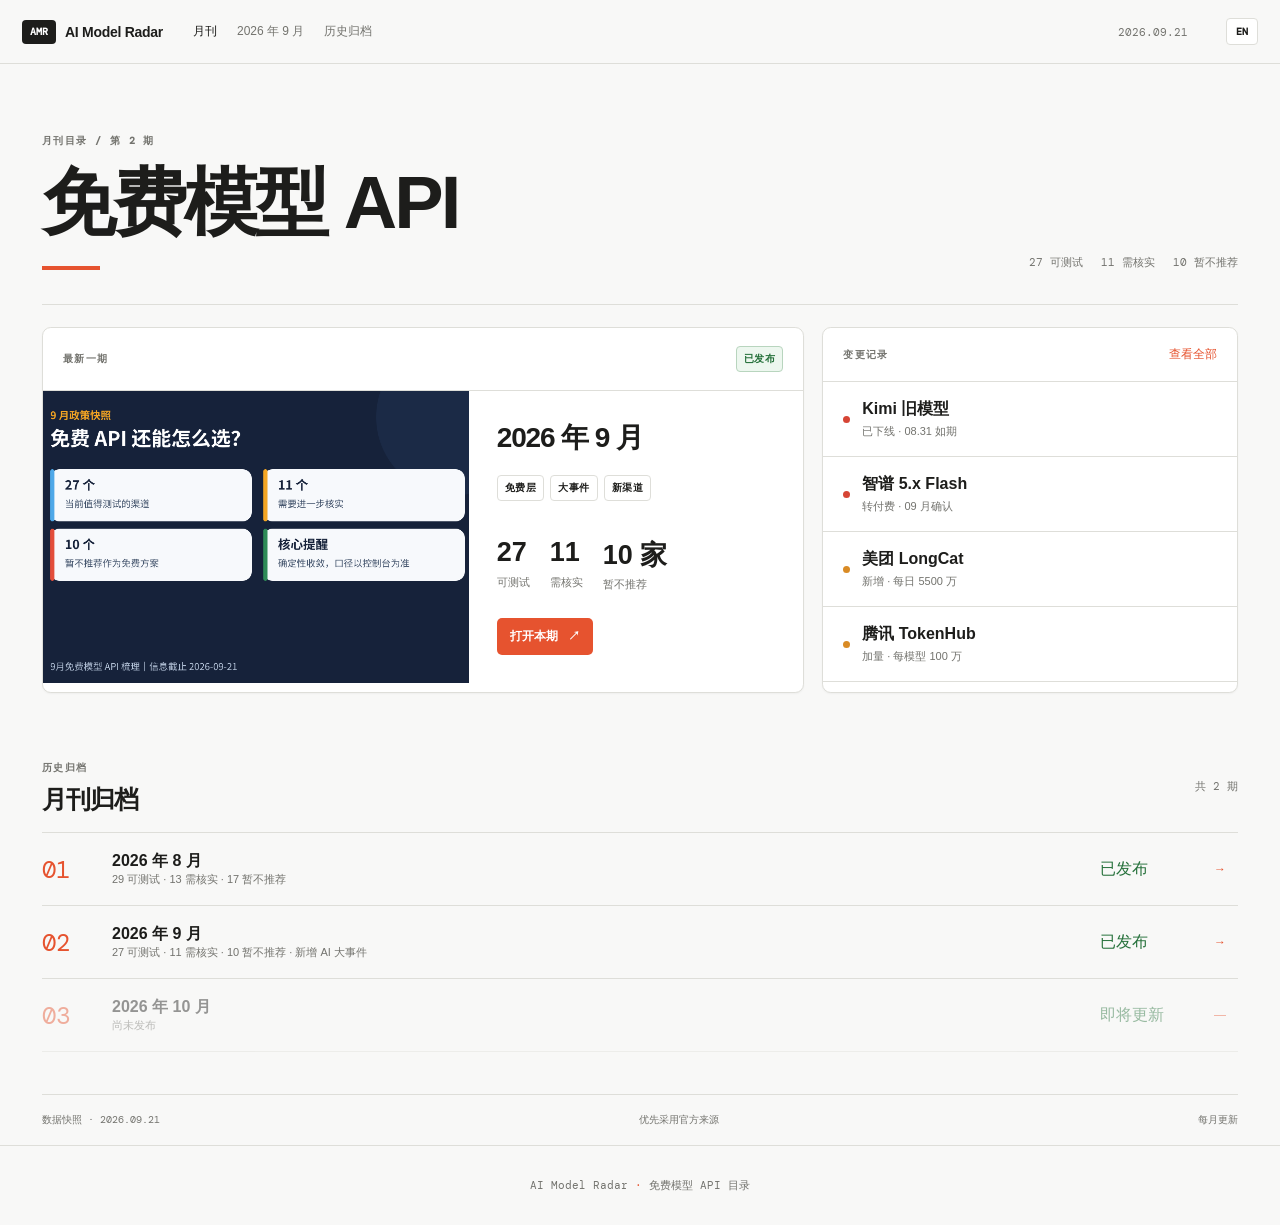
==== commit c21c18de: "ModelScope resolved: new billing is the MoLi credit system (official rules); restore to directory: 2" ====
--- a/index.html
+++ b/index.html
@@ -1 +1 @@
-<!doctype html><html lang="zh-CN"><head><meta charset="utf-8"><meta name="viewport" content="width=device-width,initial-scale=1"><title>AI Model Radar</title><meta name="description" content="Free AI model API monthly directory"><link rel="stylesheet" href="styles.css"></head><body><header class="site-header"><a class="wordmark" href="index.html"><span class="logo">AMR</span><span>AI Model Radar</span></a><nav class="nav"><a class="active" href="index.html">月刊</a><a href="issues/2026-09.html">2026 年 9 月</a><a href="#archive">历史归档</a></nav><span class="date-chip">2026.09.21</span></header><main class="shell"><section class="masthead"><div><div class="overline">月刊目录 / 第 2 期</div><h1>免费模型 API</h1><div class="rule"></div></div><div class="masthead-meta"><span>26 可测试</span><span>12 需核实</span><span>10 暂不推荐</span></div></section><section class="dashboard-grid"><div class="panel latest-panel"><div class="panel-head"><span class="overline">最新一期</span><span class="badge badge-live">已发布</span></div><div class="latest-layout"><img src="api-svg/2026-09/01-cover.png" alt="September issue cover"><div class="issue-summary"><h2>2026 年 9 月</h2><div class="tag-row"><span class="tag">免费层</span><span class="tag">大事件</span><span class="tag">新渠道</span></div><div class="metric-list"><div><b>26</b><span>可测试</span></div><div><b>12</b><span>需核实</span></div><div><b>10</b><span>暂不推荐</span></div></div><a class="button button-primary" href="issues/2026-09.html">打开本期 <span>↗</span></a></div></div></div><aside class="panel change-panel"><div class="panel-head"><span class="overline">变更记录</span><a class="inline-link" href="issues/2026-09.html#update">查看全部</a></div><div class="change-row"><span class="signal signal-red"></span><div><b>Kimi 旧模型</b><small>已下线 · 08.31 如期</small></div></div><div class="change-row"><span class="signal signal-red"></span><div><b>智谱 5.x Flash</b><small>转付费 · 09 月确认</small></div></div><div class="change-row"><span class="signal signal-amber"></span><div><b>美团 LongCat</b><small>新增 · 每日 5500 万</small></div></div><div class="change-row"><span class="signal signal-amber"></span><div><b>腾讯 TokenHub</b><small>加量 · 每模型 100 万</small></div></div></aside></section><section id="archive" class="archive-section"><div class="section-bar"><div><span class="overline">历史归档</span><h2>月刊归档</h2></div><span class="count-label">共 2 期</span></div><div class="issue-row"><div class="issue-number">01</div><div><b>2026 年 8 月</b><small>29 可测试 · 13 需核实 · 17 暂不推荐</small></div><span class="row-status">已发布</span><a class="row-arrow" href="issues/2026-08.html">→</a></div><div class="issue-row"><div class="issue-number">02</div><div><b>2026 年 9 月</b><small>26 可测试 · 12 需核实 · 10 暂不推荐 · 新增 AI 大事件</small></div><span class="row-status">已发布</span><a class="row-arrow" href="issues/2026-09.html">→</a></div><div class="issue-row issue-disabled"><div class="issue-number">03</div><div><b>2026 年 10 月</b><small>尚未发布</small></div><span class="row-status">即将更新</span><span class="row-arrow">—</span></div></section><section class="footer-strip"><span>数据快照 · 2026.09.21</span><span>优先采用官方来源</span><span>每月更新</span></section></main><footer class="site-footer">AI Model Radar <span>·</span> 免费模型 API 目录</footer><script src="i18n.js"></script></body></html>
+<!doctype html><html lang="zh-CN"><head><meta charset="utf-8"><meta name="viewport" content="width=device-width,initial-scale=1"><title>AI Model Radar</title><meta name="description" content="Free AI model API monthly directory"><link rel="stylesheet" href="styles.css"></head><body><header class="site-header"><a class="wordmark" href="index.html"><span class="logo">AMR</span><span>AI Model Radar</span></a><nav class="nav"><a class="active" href="index.html">月刊</a><a href="issues/2026-09.html">2026 年 9 月</a><a href="#archive">历史归档</a></nav><span class="date-chip">2026.09.21</span></header><main class="shell"><section class="masthead"><div><div class="overline">月刊目录 / 第 2 期</div><h1>免费模型 API</h1><div class="rule"></div></div><div class="masthead-meta"><span>27 可测试</span><span>11 需核实</span><span>10 暂不推荐</span></div></section><section class="dashboard-grid"><div class="panel latest-panel"><div class="panel-head"><span class="overline">最新一期</span><span class="badge badge-live">已发布</span></div><div class="latest-layout"><img src="api-svg/2026-09/01-cover.png" alt="September issue cover"><div class="issue-summary"><h2>2026 年 9 月</h2><div class="tag-row"><span class="tag">免费层</span><span class="tag">大事件</span><span class="tag">新渠道</span></div><div class="metric-list"><div><b>27</b><span>可测试</span></div><div><b>11</b><span>需核实</span></div><div><b>10</b><span>暂不推荐</span></div></div><a class="button button-primary" href="issues/2026-09.html">打开本期 <span>↗</span></a></div></div></div><aside class="panel change-panel"><div class="panel-head"><span class="overline">变更记录</span><a class="inline-link" href="issues/2026-09.html#update">查看全部</a></div><div class="change-row"><span class="signal signal-red"></span><div><b>Kimi 旧模型</b><small>已下线 · 08.31 如期</small></div></div><div class="change-row"><span class="signal signal-red"></span><div><b>智谱 5.x Flash</b><small>转付费 · 09 月确认</small></div></div><div class="change-row"><span class="signal signal-amber"></span><div><b>美团 LongCat</b><small>新增 · 每日 5500 万</small></div></div><div class="change-row"><span class="signal signal-amber"></span><div><b>腾讯 TokenHub</b><small>加量 · 每模型 100 万</small></div></div></aside></section><section id="archive" class="archive-section"><div class="section-bar"><div><span class="overline">历史归档</span><h2>月刊归档</h2></div><span class="count-label">共 2 期</span></div><div class="issue-row"><div class="issue-number">01</div><div><b>2026 年 8 月</b><small>29 可测试 · 13 需核实 · 17 暂不推荐</small></div><span class="row-status">已发布</span><a class="row-arrow" href="issues/2026-08.html">→</a></div><div class="issue-row"><div class="issue-number">02</div><div><b>2026 年 9 月</b><small>27 可测试 · 11 需核实 · 10 暂不推荐 · 新增 AI 大事件</small></div><span class="row-status">已发布</span><a class="row-arrow" href="issues/2026-09.html">→</a></div><div class="issue-row issue-disabled"><div class="issue-number">03</div><div><b>2026 年 10 月</b><small>尚未发布</small></div><span class="row-status">即将更新</span><span class="row-arrow">—</span></div></section><section class="footer-strip"><span>数据快照 · 2026.09.21</span><span>优先采用官方来源</span><span>每月更新</span></section></main><footer class="site-footer">AI Model Radar <span>·</span> 免费模型 API 目录</footer><script src="i18n.js"></script></body></html>
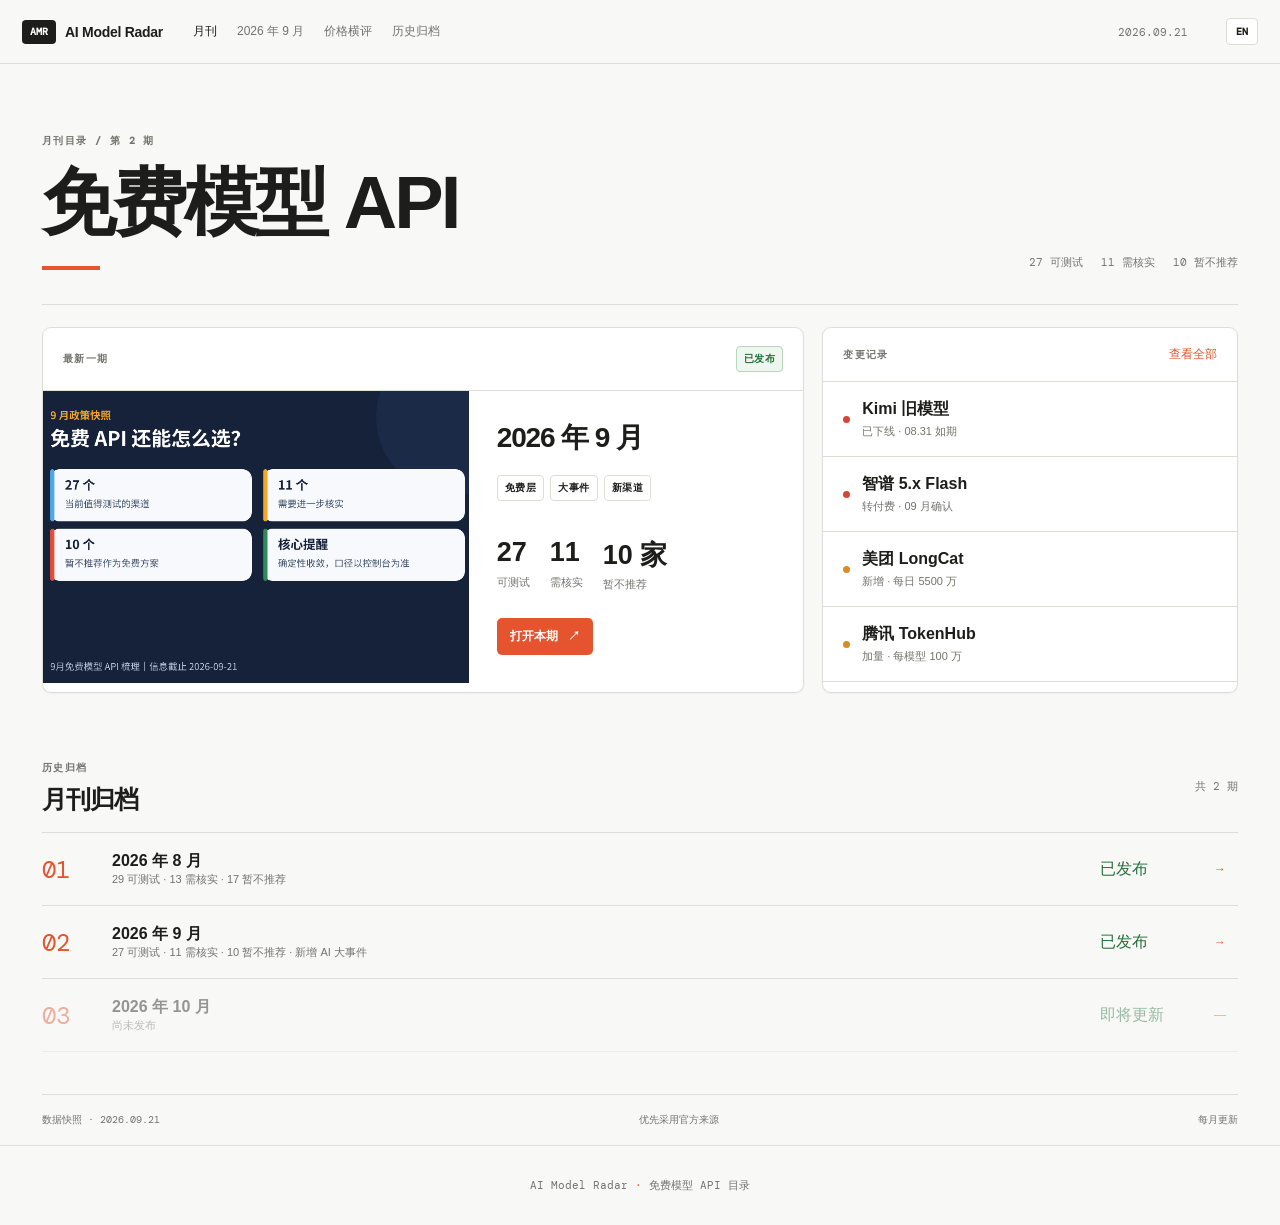
==== commit 278690ab: "Extract pricing comparison into standalone pricing page; wire nav from home and issue" ====
--- a/index.html
+++ b/index.html
@@ -1 +1 @@
-<!doctype html><html lang="zh-CN"><head><meta charset="utf-8"><meta name="viewport" content="width=device-width,initial-scale=1"><title>AI Model Radar</title><meta name="description" content="Free AI model API monthly directory"><link rel="stylesheet" href="styles.css"></head><body><header class="site-header"><a class="wordmark" href="index.html"><span class="logo">AMR</span><span>AI Model Radar</span></a><nav class="nav"><a class="active" href="index.html">月刊</a><a href="issues/2026-09.html">2026 年 9 月</a><a href="#archive">历史归档</a></nav><span class="date-chip">2026.09.21</span></header><main class="shell"><section class="masthead"><div><div class="overline">月刊目录 / 第 2 期</div><h1>免费模型 API</h1><div class="rule"></div></div><div class="masthead-meta"><span>27 可测试</span><span>11 需核实</span><span>10 暂不推荐</span></div></section><section class="dashboard-grid"><div class="panel latest-panel"><div class="panel-head"><span class="overline">最新一期</span><span class="badge badge-live">已发布</span></div><div class="latest-layout"><img src="api-svg/2026-09/01-cover.png" alt="September issue cover"><div class="issue-summary"><h2>2026 年 9 月</h2><div class="tag-row"><span class="tag">免费层</span><span class="tag">大事件</span><span class="tag">新渠道</span></div><div class="metric-list"><div><b>27</b><span>可测试</span></div><div><b>11</b><span>需核实</span></div><div><b>10</b><span>暂不推荐</span></div></div><a class="button button-primary" href="issues/2026-09.html">打开本期 <span>↗</span></a></div></div></div><aside class="panel change-panel"><div class="panel-head"><span class="overline">变更记录</span><a class="inline-link" href="issues/2026-09.html#update">查看全部</a></div><div class="change-row"><span class="signal signal-red"></span><div><b>Kimi 旧模型</b><small>已下线 · 08.31 如期</small></div></div><div class="change-row"><span class="signal signal-red"></span><div><b>智谱 5.x Flash</b><small>转付费 · 09 月确认</small></div></div><div class="change-row"><span class="signal signal-amber"></span><div><b>美团 LongCat</b><small>新增 · 每日 5500 万</small></div></div><div class="change-row"><span class="signal signal-amber"></span><div><b>腾讯 TokenHub</b><small>加量 · 每模型 100 万</small></div></div></aside></section><section id="archive" class="archive-section"><div class="section-bar"><div><span class="overline">历史归档</span><h2>月刊归档</h2></div><span class="count-label">共 2 期</span></div><div class="issue-row"><div class="issue-number">01</div><div><b>2026 年 8 月</b><small>29 可测试 · 13 需核实 · 17 暂不推荐</small></div><span class="row-status">已发布</span><a class="row-arrow" href="issues/2026-08.html">→</a></div><div class="issue-row"><div class="issue-number">02</div><div><b>2026 年 9 月</b><small>27 可测试 · 11 需核实 · 10 暂不推荐 · 新增 AI 大事件</small></div><span class="row-status">已发布</span><a class="row-arrow" href="issues/2026-09.html">→</a></div><div class="issue-row issue-disabled"><div class="issue-number">03</div><div><b>2026 年 10 月</b><small>尚未发布</small></div><span class="row-status">即将更新</span><span class="row-arrow">—</span></div></section><section class="footer-strip"><span>数据快照 · 2026.09.21</span><span>优先采用官方来源</span><span>每月更新</span></section></main><footer class="site-footer">AI Model Radar <span>·</span> 免费模型 API 目录</footer><script src="i18n.js"></script></body></html>
+<!doctype html><html lang="zh-CN"><head><meta charset="utf-8"><meta name="viewport" content="width=device-width,initial-scale=1"><title>AI Model Radar</title><meta name="description" content="Free AI model API monthly directory"><link rel="stylesheet" href="styles.css"></head><body><header class="site-header"><a class="wordmark" href="index.html"><span class="logo">AMR</span><span>AI Model Radar</span></a><nav class="nav"><a class="active" href="index.html">月刊</a><a href="issues/2026-09.html">2026 年 9 月</a><a href="pricing.html">价格横评</a><a href="#archive">历史归档</a></nav><span class="date-chip">2026.09.21</span></header><main class="shell"><section class="masthead"><div><div class="overline">月刊目录 / 第 2 期</div><h1>免费模型 API</h1><div class="rule"></div></div><div class="masthead-meta"><span>27 可测试</span><span>11 需核实</span><span>10 暂不推荐</span></div></section><section class="dashboard-grid"><div class="panel latest-panel"><div class="panel-head"><span class="overline">最新一期</span><span class="badge badge-live">已发布</span></div><div class="latest-layout"><img src="api-svg/2026-09/01-cover.png" alt="September issue cover"><div class="issue-summary"><h2>2026 年 9 月</h2><div class="tag-row"><span class="tag">免费层</span><span class="tag">大事件</span><span class="tag">新渠道</span></div><div class="metric-list"><div><b>27</b><span>可测试</span></div><div><b>11</b><span>需核实</span></div><div><b>10</b><span>暂不推荐</span></div></div><a class="button button-primary" href="issues/2026-09.html">打开本期 <span>↗</span></a></div></div></div><aside class="panel change-panel"><div class="panel-head"><span class="overline">变更记录</span><a class="inline-link" href="issues/2026-09.html#update">查看全部</a></div><div class="change-row"><span class="signal signal-red"></span><div><b>Kimi 旧模型</b><small>已下线 · 08.31 如期</small></div></div><div class="change-row"><span class="signal signal-red"></span><div><b>智谱 5.x Flash</b><small>转付费 · 09 月确认</small></div></div><div class="change-row"><span class="signal signal-amber"></span><div><b>美团 LongCat</b><small>新增 · 每日 5500 万</small></div></div><div class="change-row"><span class="signal signal-amber"></span><div><b>腾讯 TokenHub</b><small>加量 · 每模型 100 万</small></div></div></aside></section><section id="archive" class="archive-section"><div class="section-bar"><div><span class="overline">历史归档</span><h2>月刊归档</h2></div><span class="count-label">共 2 期</span></div><div class="issue-row"><div class="issue-number">01</div><div><b>2026 年 8 月</b><small>29 可测试 · 13 需核实 · 17 暂不推荐</small></div><span class="row-status">已发布</span><a class="row-arrow" href="issues/2026-08.html">→</a></div><div class="issue-row"><div class="issue-number">02</div><div><b>2026 年 9 月</b><small>27 可测试 · 11 需核实 · 10 暂不推荐 · 新增 AI 大事件</small></div><span class="row-status">已发布</span><a class="row-arrow" href="issues/2026-09.html">→</a></div><div class="issue-row issue-disabled"><div class="issue-number">03</div><div><b>2026 年 10 月</b><small>尚未发布</small></div><span class="row-status">即将更新</span><span class="row-arrow">—</span></div></section><section class="footer-strip"><span>数据快照 · 2026.09.21</span><span>优先采用官方来源</span><span>每月更新</span></section></main><footer class="site-footer">AI Model Radar <span>·</span> 免费模型 API 目录</footer><script src="i18n.js"></script></body></html>
--- a/styles.css
+++ b/styles.css
@@ -65,3 +65,20 @@
 .amr-visual{display:grid;grid-template-columns:1fr 1fr;gap:14px}
 .amr-visual img{width:100%;display:block;border:1px solid var(--border);border-radius:10px}
 @media(max-width:820px){.amr-cards,.tl,.amr-risk,.amr-visual{grid-template-columns:1fr}.amr-stats{grid-template-columns:1fr 1fr}.amr-safety{grid-template-columns:1fr 1fr}.amr-way{display:none}.amr-section{padding-top:34px}}
+
+/* ===== v2.1 clickable platform names ===== */
+.amr-card-top b a{color:inherit;text-decoration:none;border-bottom:1px dashed var(--border);padding-bottom:1px}
+.amr-card-top b a:hover{color:var(--primary);border-color:var(--primary)}
+.amr-card-top b a::after{content:"↗";font-size:10px;color:var(--muted-foreground);margin-left:3px}
+.amr-card-top b a:hover::after{color:var(--primary)}
+
+/* ===== v2.2 pricing compare tables ===== */
+.amr-cmp{width:100%;border-collapse:collapse;font-size:12.5px;margin-top:4px}
+.amr-cmp th{text-align:left;font:600 10px 'DM Mono';letter-spacing:.06em;color:var(--muted-foreground);border-bottom:1px solid var(--border);padding:8px 12px 8px 0}
+.amr-cmp td{border-bottom:1px solid var(--border);padding:11px 12px 11px 0;vertical-align:top;line-height:1.55}
+.amr-cmp tr:last-child td{border-bottom:0}
+.amr-cmp .num{font:600 12px 'DM Mono';white-space:nowrap}
+.amr-cmp .free{color:#26713b;font-weight:600}
+.amr-cmp .note{color:var(--muted-foreground)}
+.amr-cmp-wrap{background:var(--card);border:1px solid var(--border);border-radius:10px;padding:6px 18px;margin-bottom:18px;overflow-x:auto}
+.amr-group+.amr-cmp-wrap{margin-top:12px}
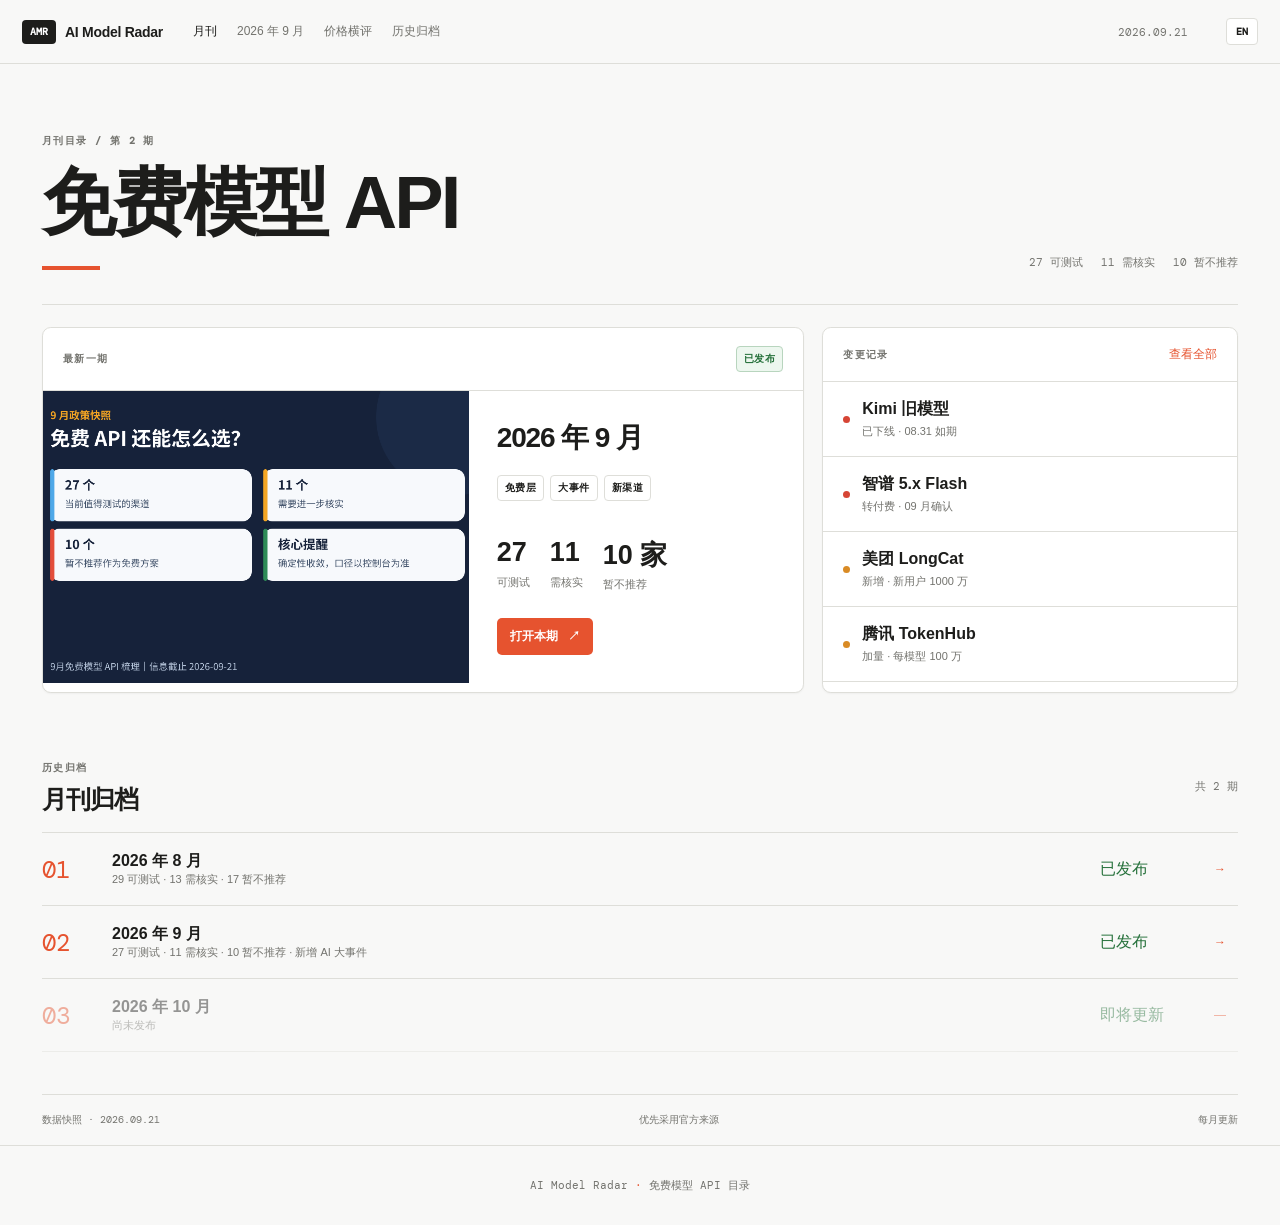
==== commit d54b82b7: "Fix missed LongCat change-row on homepage (signup-only 10M)" ====
--- a/index.html
+++ b/index.html
@@ -1 +1 @@
-<!doctype html><html lang="zh-CN"><head><meta charset="utf-8"><meta name="viewport" content="width=device-width,initial-scale=1"><title>AI Model Radar</title><meta name="description" content="Free AI model API monthly directory"><link rel="stylesheet" href="styles.css"></head><body><header class="site-header"><a class="wordmark" href="index.html"><span class="logo">AMR</span><span>AI Model Radar</span></a><nav class="nav"><a class="active" href="index.html">月刊</a><a href="issues/2026-09.html">2026 年 9 月</a><a href="pricing.html">价格横评</a><a href="#archive">历史归档</a></nav><span class="date-chip">2026.09.21</span></header><main class="shell"><section class="masthead"><div><div class="overline">月刊目录 / 第 2 期</div><h1>免费模型 API</h1><div class="rule"></div></div><div class="masthead-meta"><span>27 可测试</span><span>11 需核实</span><span>10 暂不推荐</span></div></section><section class="dashboard-grid"><div class="panel latest-panel"><div class="panel-head"><span class="overline">最新一期</span><span class="badge badge-live">已发布</span></div><div class="latest-layout"><img src="api-svg/2026-09/01-cover.png" alt="September issue cover"><div class="issue-summary"><h2>2026 年 9 月</h2><div class="tag-row"><span class="tag">免费层</span><span class="tag">大事件</span><span class="tag">新渠道</span></div><div class="metric-list"><div><b>27</b><span>可测试</span></div><div><b>11</b><span>需核实</span></div><div><b>10</b><span>暂不推荐</span></div></div><a class="button button-primary" href="issues/2026-09.html">打开本期 <span>↗</span></a></div></div></div><aside class="panel change-panel"><div class="panel-head"><span class="overline">变更记录</span><a class="inline-link" href="issues/2026-09.html#update">查看全部</a></div><div class="change-row"><span class="signal signal-red"></span><div><b>Kimi 旧模型</b><small>已下线 · 08.31 如期</small></div></div><div class="change-row"><span class="signal signal-red"></span><div><b>智谱 5.x Flash</b><small>转付费 · 09 月确认</small></div></div><div class="change-row"><span class="signal signal-amber"></span><div><b>美团 LongCat</b><small>新增 · 每日 5500 万</small></div></div><div class="change-row"><span class="signal signal-amber"></span><div><b>腾讯 TokenHub</b><small>加量 · 每模型 100 万</small></div></div></aside></section><section id="archive" class="archive-section"><div class="section-bar"><div><span class="overline">历史归档</span><h2>月刊归档</h2></div><span class="count-label">共 2 期</span></div><div class="issue-row"><div class="issue-number">01</div><div><b>2026 年 8 月</b><small>29 可测试 · 13 需核实 · 17 暂不推荐</small></div><span class="row-status">已发布</span><a class="row-arrow" href="issues/2026-08.html">→</a></div><div class="issue-row"><div class="issue-number">02</div><div><b>2026 年 9 月</b><small>27 可测试 · 11 需核实 · 10 暂不推荐 · 新增 AI 大事件</small></div><span class="row-status">已发布</span><a class="row-arrow" href="issues/2026-09.html">→</a></div><div class="issue-row issue-disabled"><div class="issue-number">03</div><div><b>2026 年 10 月</b><small>尚未发布</small></div><span class="row-status">即将更新</span><span class="row-arrow">—</span></div></section><section class="footer-strip"><span>数据快照 · 2026.09.21</span><span>优先采用官方来源</span><span>每月更新</span></section></main><footer class="site-footer">AI Model Radar <span>·</span> 免费模型 API 目录</footer><script src="i18n.js"></script></body></html>
+<!doctype html><html lang="zh-CN"><head><meta charset="utf-8"><meta name="viewport" content="width=device-width,initial-scale=1"><title>AI Model Radar</title><meta name="description" content="Free AI model API monthly directory"><link rel="stylesheet" href="styles.css"></head><body><header class="site-header"><a class="wordmark" href="index.html"><span class="logo">AMR</span><span>AI Model Radar</span></a><nav class="nav"><a class="active" href="index.html">月刊</a><a href="issues/2026-09.html">2026 年 9 月</a><a href="pricing.html">价格横评</a><a href="#archive">历史归档</a></nav><span class="date-chip">2026.09.21</span></header><main class="shell"><section class="masthead"><div><div class="overline">月刊目录 / 第 2 期</div><h1>免费模型 API</h1><div class="rule"></div></div><div class="masthead-meta"><span>27 可测试</span><span>11 需核实</span><span>10 暂不推荐</span></div></section><section class="dashboard-grid"><div class="panel latest-panel"><div class="panel-head"><span class="overline">最新一期</span><span class="badge badge-live">已发布</span></div><div class="latest-layout"><img src="api-svg/2026-09/01-cover.png" alt="September issue cover"><div class="issue-summary"><h2>2026 年 9 月</h2><div class="tag-row"><span class="tag">免费层</span><span class="tag">大事件</span><span class="tag">新渠道</span></div><div class="metric-list"><div><b>27</b><span>可测试</span></div><div><b>11</b><span>需核实</span></div><div><b>10</b><span>暂不推荐</span></div></div><a class="button button-primary" href="issues/2026-09.html">打开本期 <span>↗</span></a></div></div></div><aside class="panel change-panel"><div class="panel-head"><span class="overline">变更记录</span><a class="inline-link" href="issues/2026-09.html#update">查看全部</a></div><div class="change-row"><span class="signal signal-red"></span><div><b>Kimi 旧模型</b><small>已下线 · 08.31 如期</small></div></div><div class="change-row"><span class="signal signal-red"></span><div><b>智谱 5.x Flash</b><small>转付费 · 09 月确认</small></div></div><div class="change-row"><span class="signal signal-amber"></span><div><b>美团 LongCat</b><small>新增 · 新用户 1000 万</small></div></div><div class="change-row"><span class="signal signal-amber"></span><div><b>腾讯 TokenHub</b><small>加量 · 每模型 100 万</small></div></div></aside></section><section id="archive" class="archive-section"><div class="section-bar"><div><span class="overline">历史归档</span><h2>月刊归档</h2></div><span class="count-label">共 2 期</span></div><div class="issue-row"><div class="issue-number">01</div><div><b>2026 年 8 月</b><small>29 可测试 · 13 需核实 · 17 暂不推荐</small></div><span class="row-status">已发布</span><a class="row-arrow" href="issues/2026-08.html">→</a></div><div class="issue-row"><div class="issue-number">02</div><div><b>2026 年 9 月</b><small>27 可测试 · 11 需核实 · 10 暂不推荐 · 新增 AI 大事件</small></div><span class="row-status">已发布</span><a class="row-arrow" href="issues/2026-09.html">→</a></div><div class="issue-row issue-disabled"><div class="issue-number">03</div><div><b>2026 年 10 月</b><small>尚未发布</small></div><span class="row-status">即将更新</span><span class="row-arrow">—</span></div></section><section class="footer-strip"><span>数据快照 · 2026.09.21</span><span>优先采用官方来源</span><span>每月更新</span></section></main><footer class="site-footer">AI Model Radar <span>·</span> 免费模型 API 目录</footer><script src="i18n.js"></script></body></html>
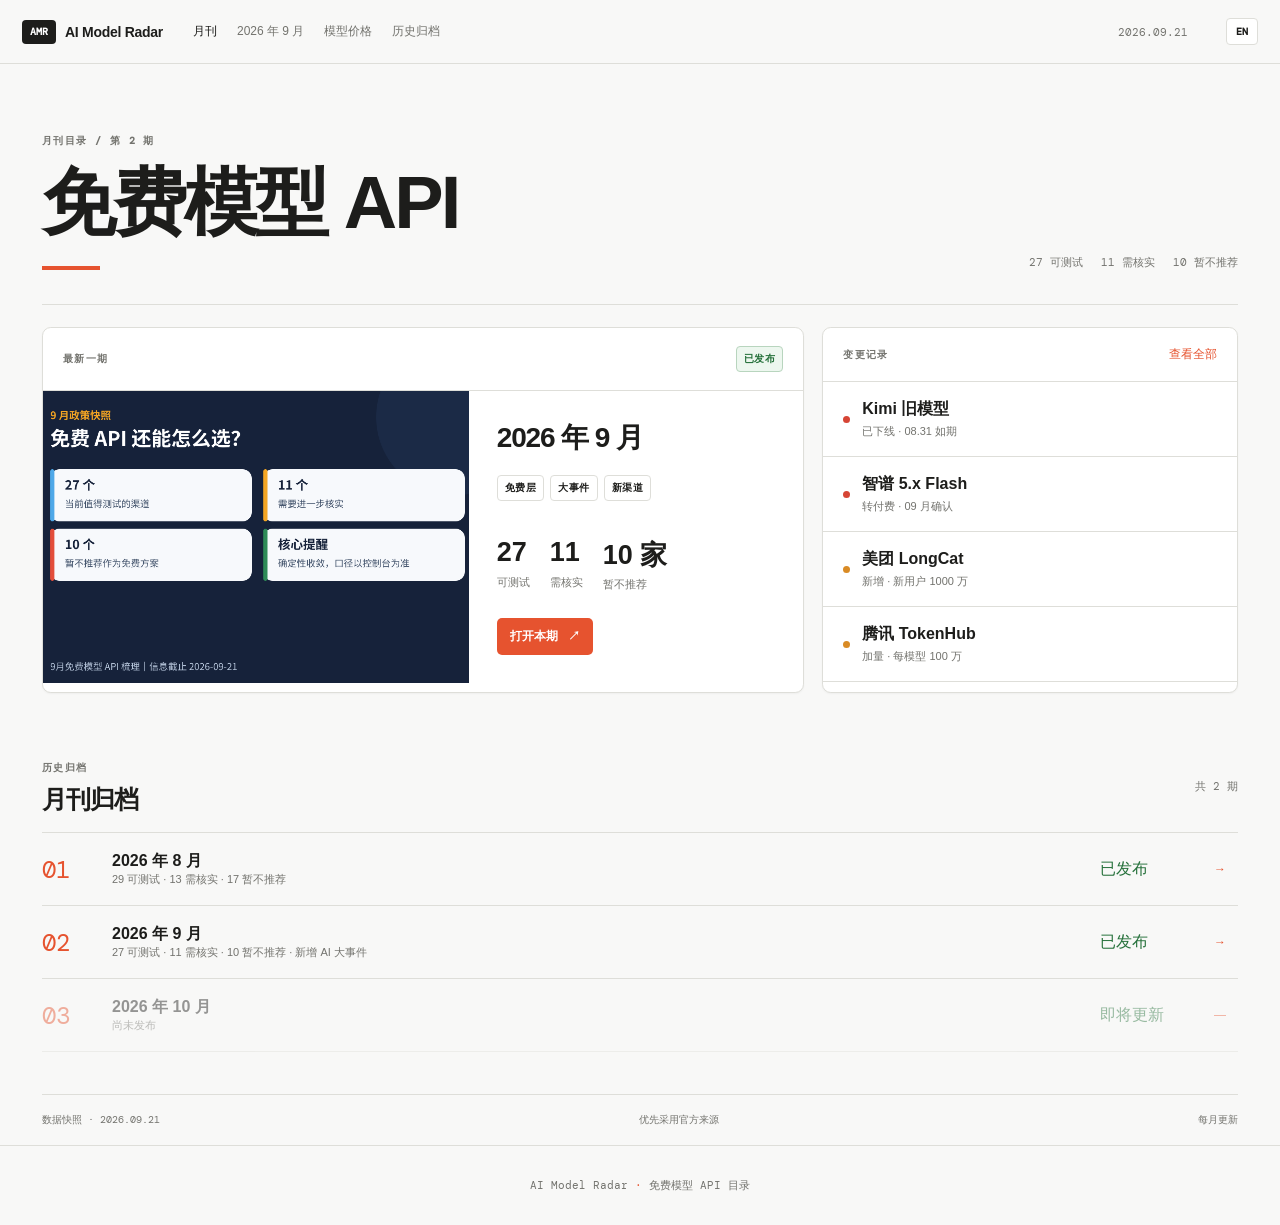
==== commit 8c62f126: "Rename price section to 模型价格 across site" ====
--- a/index.html
+++ b/index.html
@@ -1 +1 @@
-<!doctype html><html lang="zh-CN"><head><meta charset="utf-8"><meta name="viewport" content="width=device-width,initial-scale=1"><title>AI Model Radar</title><meta name="description" content="Free AI model API monthly directory"><link rel="stylesheet" href="styles.css"></head><body><header class="site-header"><a class="wordmark" href="index.html"><span class="logo">AMR</span><span>AI Model Radar</span></a><nav class="nav"><a class="active" href="index.html">月刊</a><a href="issues/2026-09.html">2026 年 9 月</a><a href="pricing.html">价格横评</a><a href="#archive">历史归档</a></nav><span class="date-chip">2026.09.21</span></header><main class="shell"><section class="masthead"><div><div class="overline">月刊目录 / 第 2 期</div><h1>免费模型 API</h1><div class="rule"></div></div><div class="masthead-meta"><span>27 可测试</span><span>11 需核实</span><span>10 暂不推荐</span></div></section><section class="dashboard-grid"><div class="panel latest-panel"><div class="panel-head"><span class="overline">最新一期</span><span class="badge badge-live">已发布</span></div><div class="latest-layout"><img src="api-svg/2026-09/01-cover.png" alt="September issue cover"><div class="issue-summary"><h2>2026 年 9 月</h2><div class="tag-row"><span class="tag">免费层</span><span class="tag">大事件</span><span class="tag">新渠道</span></div><div class="metric-list"><div><b>27</b><span>可测试</span></div><div><b>11</b><span>需核实</span></div><div><b>10</b><span>暂不推荐</span></div></div><a class="button button-primary" href="issues/2026-09.html">打开本期 <span>↗</span></a></div></div></div><aside class="panel change-panel"><div class="panel-head"><span class="overline">变更记录</span><a class="inline-link" href="issues/2026-09.html#update">查看全部</a></div><div class="change-row"><span class="signal signal-red"></span><div><b>Kimi 旧模型</b><small>已下线 · 08.31 如期</small></div></div><div class="change-row"><span class="signal signal-red"></span><div><b>智谱 5.x Flash</b><small>转付费 · 09 月确认</small></div></div><div class="change-row"><span class="signal signal-amber"></span><div><b>美团 LongCat</b><small>新增 · 新用户 1000 万</small></div></div><div class="change-row"><span class="signal signal-amber"></span><div><b>腾讯 TokenHub</b><small>加量 · 每模型 100 万</small></div></div></aside></section><section id="archive" class="archive-section"><div class="section-bar"><div><span class="overline">历史归档</span><h2>月刊归档</h2></div><span class="count-label">共 2 期</span></div><div class="issue-row"><div class="issue-number">01</div><div><b>2026 年 8 月</b><small>29 可测试 · 13 需核实 · 17 暂不推荐</small></div><span class="row-status">已发布</span><a class="row-arrow" href="issues/2026-08.html">→</a></div><div class="issue-row"><div class="issue-number">02</div><div><b>2026 年 9 月</b><small>27 可测试 · 11 需核实 · 10 暂不推荐 · 新增 AI 大事件</small></div><span class="row-status">已发布</span><a class="row-arrow" href="issues/2026-09.html">→</a></div><div class="issue-row issue-disabled"><div class="issue-number">03</div><div><b>2026 年 10 月</b><small>尚未发布</small></div><span class="row-status">即将更新</span><span class="row-arrow">—</span></div></section><section class="footer-strip"><span>数据快照 · 2026.09.21</span><span>优先采用官方来源</span><span>每月更新</span></section></main><footer class="site-footer">AI Model Radar <span>·</span> 免费模型 API 目录</footer><script src="i18n.js"></script></body></html>
+<!doctype html><html lang="zh-CN"><head><meta charset="utf-8"><meta name="viewport" content="width=device-width,initial-scale=1"><title>AI Model Radar</title><meta name="description" content="Free AI model API monthly directory"><link rel="stylesheet" href="styles.css"></head><body><header class="site-header"><a class="wordmark" href="index.html"><span class="logo">AMR</span><span>AI Model Radar</span></a><nav class="nav"><a class="active" href="index.html">月刊</a><a href="issues/2026-09.html">2026 年 9 月</a><a href="pricing.html">模型价格</a><a href="#archive">历史归档</a></nav><span class="date-chip">2026.09.21</span></header><main class="shell"><section class="masthead"><div><div class="overline">月刊目录 / 第 2 期</div><h1>免费模型 API</h1><div class="rule"></div></div><div class="masthead-meta"><span>27 可测试</span><span>11 需核实</span><span>10 暂不推荐</span></div></section><section class="dashboard-grid"><div class="panel latest-panel"><div class="panel-head"><span class="overline">最新一期</span><span class="badge badge-live">已发布</span></div><div class="latest-layout"><img src="api-svg/2026-09/01-cover.png" alt="September issue cover"><div class="issue-summary"><h2>2026 年 9 月</h2><div class="tag-row"><span class="tag">免费层</span><span class="tag">大事件</span><span class="tag">新渠道</span></div><div class="metric-list"><div><b>27</b><span>可测试</span></div><div><b>11</b><span>需核实</span></div><div><b>10</b><span>暂不推荐</span></div></div><a class="button button-primary" href="issues/2026-09.html">打开本期 <span>↗</span></a></div></div></div><aside class="panel change-panel"><div class="panel-head"><span class="overline">变更记录</span><a class="inline-link" href="issues/2026-09.html#update">查看全部</a></div><div class="change-row"><span class="signal signal-red"></span><div><b>Kimi 旧模型</b><small>已下线 · 08.31 如期</small></div></div><div class="change-row"><span class="signal signal-red"></span><div><b>智谱 5.x Flash</b><small>转付费 · 09 月确认</small></div></div><div class="change-row"><span class="signal signal-amber"></span><div><b>美团 LongCat</b><small>新增 · 新用户 1000 万</small></div></div><div class="change-row"><span class="signal signal-amber"></span><div><b>腾讯 TokenHub</b><small>加量 · 每模型 100 万</small></div></div></aside></section><section id="archive" class="archive-section"><div class="section-bar"><div><span class="overline">历史归档</span><h2>月刊归档</h2></div><span class="count-label">共 2 期</span></div><div class="issue-row"><div class="issue-number">01</div><div><b>2026 年 8 月</b><small>29 可测试 · 13 需核实 · 17 暂不推荐</small></div><span class="row-status">已发布</span><a class="row-arrow" href="issues/2026-08.html">→</a></div><div class="issue-row"><div class="issue-number">02</div><div><b>2026 年 9 月</b><small>27 可测试 · 11 需核实 · 10 暂不推荐 · 新增 AI 大事件</small></div><span class="row-status">已发布</span><a class="row-arrow" href="issues/2026-09.html">→</a></div><div class="issue-row issue-disabled"><div class="issue-number">03</div><div><b>2026 年 10 月</b><small>尚未发布</small></div><span class="row-status">即将更新</span><span class="row-arrow">—</span></div></section><section class="footer-strip"><span>数据快照 · 2026.09.21</span><span>优先采用官方来源</span><span>每月更新</span></section></main><footer class="site-footer">AI Model Radar <span>·</span> 免费模型 API 目录</footer><script src="i18n.js"></script></body></html>
